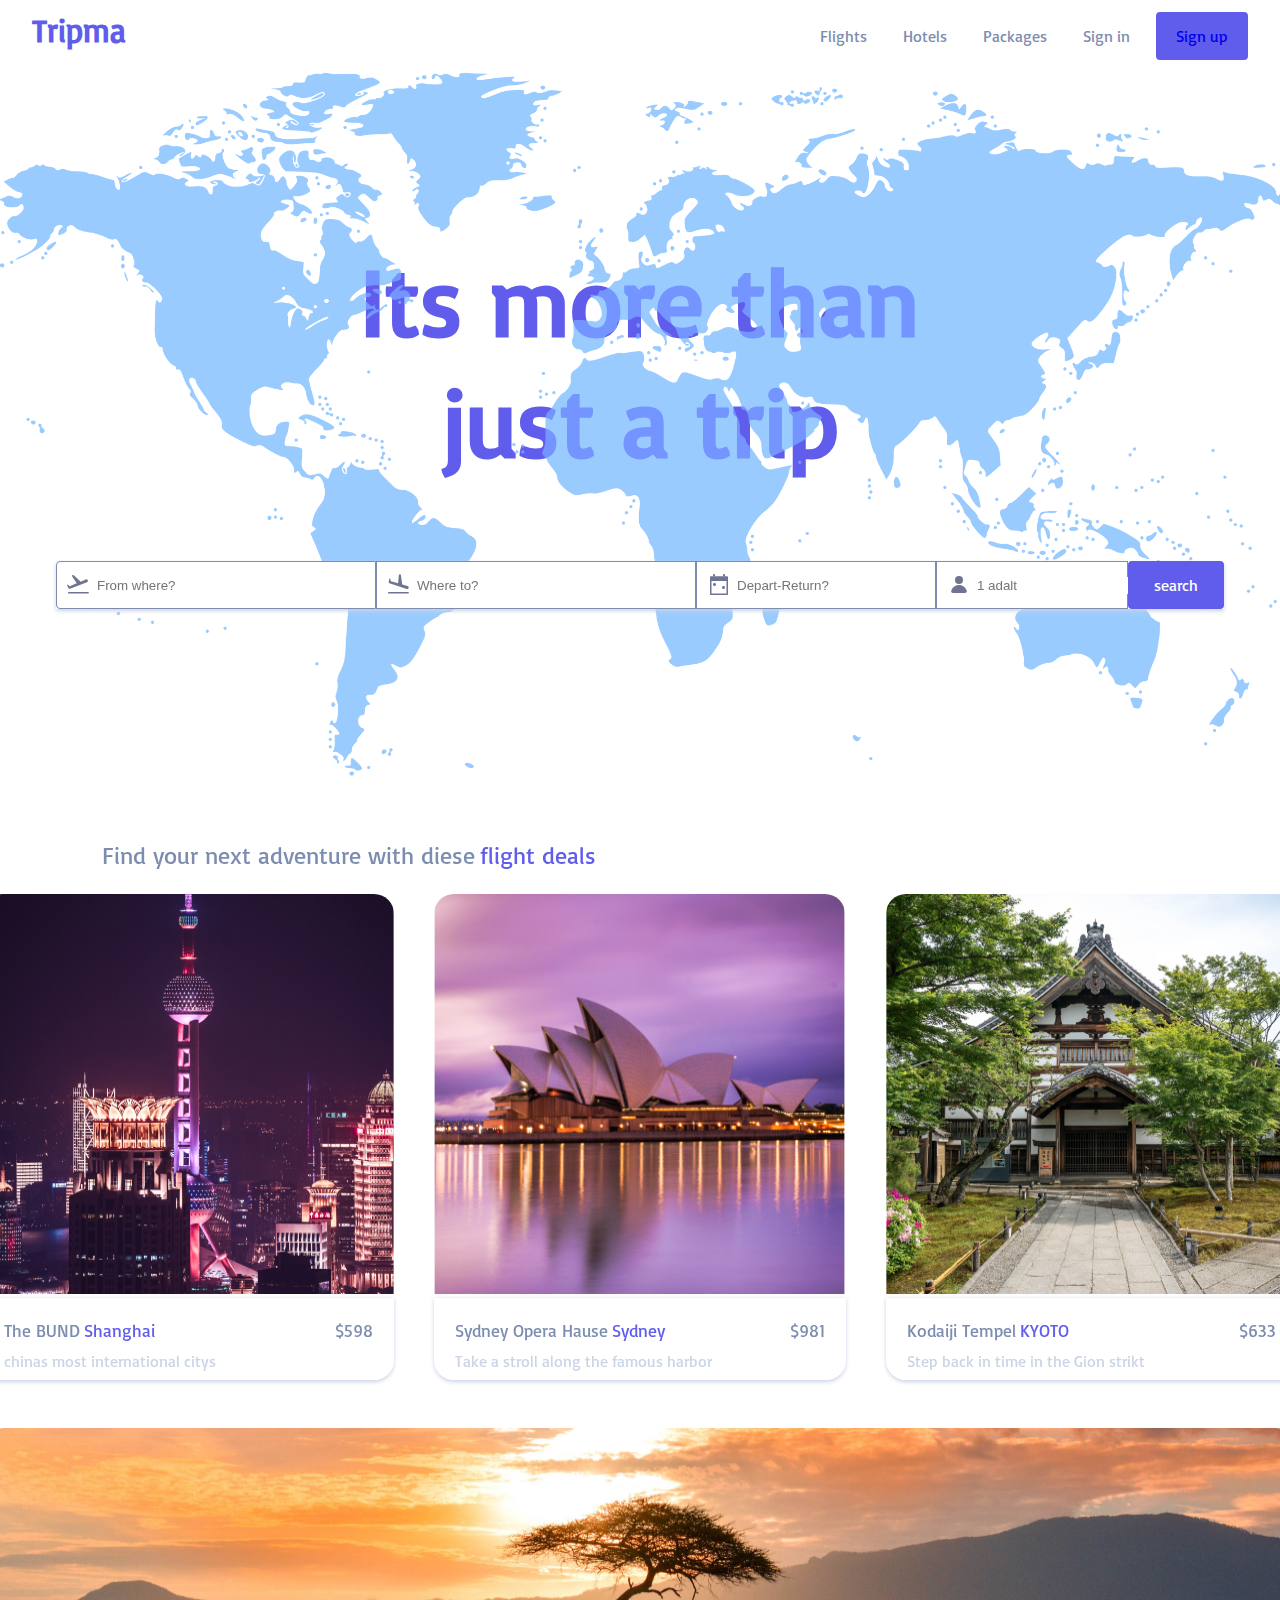
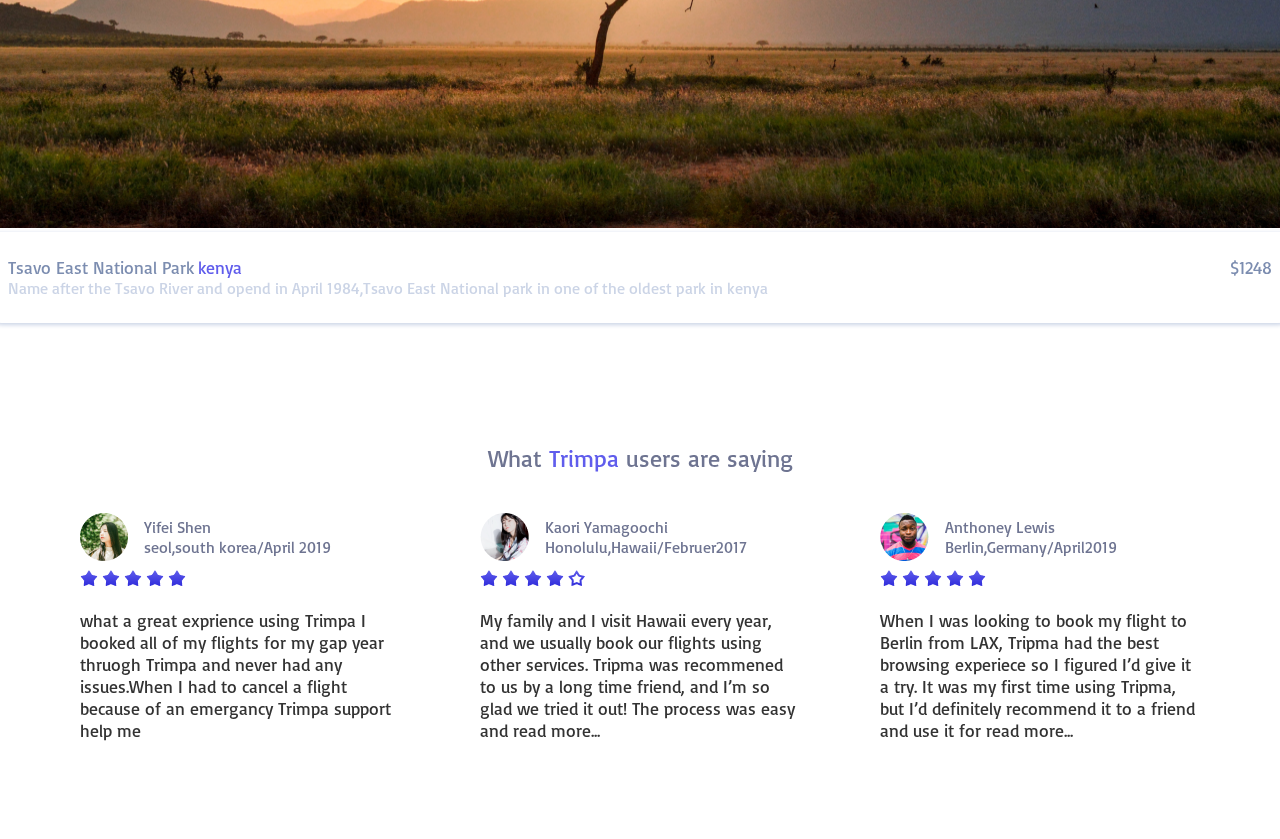
==== index.html @ b6be4edb "add section user-saying" ====
<!DOCTYPE html>
<html>


<head>
  <title>Tripma</title>
  <link rel="stylesheet" href="./cssfiles/main.css" />
</head>

<body>
  <header class="header">
    <h1>Tripma</h1>
    <nav class="nav">
      <ul>
        <li>Flights</li>
        <li>Hotels</li>
        <li>Packages</li>
        <li>Sign in</li>
      </ul>
      <div role="button" class="signup-button">
        <a href="./signup.html">Sign up</a>
      </div>
    </nav>
  </header>
  <section class="flight-search">
    <div class="flight-titel">
      <span>Its more than just a trip </span>
    </div>
    <div class="fligt-input">
      <button class="from-where">
        <img src="./assets/departure.svg" />
        <input placeholder="From where?" />
      </button>
      <button class="where-to">
        <img src="./assets/arrival.svg" />
        <input placeholder="Where to?" />
      </button>
      <button class="depart-return">
        <img src="./assets/calendar with dates.svg" />
        <input placeholder="Depart-Return?" />
      </button>
      <button class="adult">
        <img src="./assets/person solid.svg" />
        <input placeholder="1 adalt" />
      </button>
      <div role="button" class="search">search</div>
    </div>
  </section>
  <section class="flight-deals">
    <div class="flight-deals-title">
      <span>Find your next adventure with diese </span>
      <span>flight deals</span>
    </div>
    <div class="flight-foto">
      <div class="flight-fotos">
        <div class="flight-fotocities">
          <img src="./img/shanghai.png" alt="shanghai" />
          <div class="border">
            <div class="bund-shanghai">
              <div class="bund-shanghai1">
                <span>The BUND</span>
                <span>Shanghai</span>
              </div>
              <span>$598</span>
            </div>
            <div class="china-city">
              <span>chinas most international citys</span>
            </div>
          </div>
        </div>
        <div class="flight-fotocities">
          <img src="./img/sydney.png" alt="sydney" />
          <div class="border">
            <div class="bund-sydney">
              <div class="bund-sydney1">
                <span>Sydney Opera Hause</span>
                <span>Sydney</span>
              </div>
              <span>$981</span>
            </div>
            <div class="stroll-city">
              <span>Take a stroll along the famous harbor</span>
            </div>
          </div>
        </div>
        <div class="flight-fotocities">
          <img src="./img/kyoto.png" alt="kyoto">
          <div class="border">
            <div class="bund-kyoto">
              <div class="bund-kyoto1">
                <span>Kodaiji Tempel</span>
                <span>KYOTO</span>
              </div>
              <span>$633</span>
            </div>
            <div class="strikt-city">
              <span>Step back in time in the Gion strikt</span>
            </div>
          </div>
        </div>
      </div>
      <div>
      </div>
      <div class="flight-fotocity">
        <img src="./img/kenya.png" alt="kenya" />
        <div class="kenya-border">
          <div class="bund-kenya">
            <div class="bund-kenya1">
              <span>Tsavo East National Park</span>
              <span>kenya</span>
            </div>
            <div>
              <span>$1248</span>
            </div>
          </div>
          <div class="river-city">
            <span>Name after the Tsavo River and opend in April 1984,Tsavo East National park in one of the oldest park
              in
              kenya </span>
          </div>
        </div>
      </div>
    </div>
  </section>
  <section class="users-saying">
    <div class="trimpa-users">
      <span>What</span>
      <span>Trimpa</span>
      <SPAN>users are saying</SPAN>
    </div>
    <div class="users">
      <div class="all-user">
        <div class="user-img">
          <img src="./img/avatar.png" />
          <div class="user-city">
            <span>Yifei Shen</span>
            <span>seol,south korea/April 2019</span>
          </div>
        </div>
        <div>
          <img src="./img/star.png" />
          <img src="./img/star.png" />
          <img src="./img/star.png" />
          <img src="./img/star.png" />
          <img src="./img/star.png" />
        </div>
        <div class="user-comment">
          <p> what a great exprience using Trimpa
            I booked all of my flights for my gap
            year thruogh Trimpa and never had
            any issues.When I had to cancel a
            flight because of an emergancy
            Trimpa support help me
          </p>
        </div>

      </div>
      <div class="all-user">
        <div class="user-img">
          <img src="./img/avatar (1).png" />
          <div class="user-city">
            <span>Kaori Yamagoochi</span>
            <span>Honolulu,Hawaii/Februer2017</span>
          </div>
        </div>
        <div>
          <img src="./img/star.png" />
          <img src="./img/star.png" />
          <img src="./img/star.png" />
          <img src="./img/star.png" />
          <img src="./img/Star 1.png" />
        </div>
        <div class="user-comment">
          <p>My family and I visit Hawaii every year,
            and we usually book our flights using
            other services. Tripma was
            recommened to us by a long time
            friend, and I’m so glad we tried it out!
            The process was easy and read more...
          </p>
        </div>

      </div>
      <div class="all-user">
        <div class="user-img">
          <img src="./img/avatar (2).png" />
          <div class="user-city">
            <span>Anthoney Lewis</span>
            <span>Berlin,Germany/April2019</span>
          </div>
        </div>
        <div>
          <img src="./img/star.png" />
          <img src="./img/star.png" />
          <img src="./img/star.png" />
          <img src="./img/star.png" />
          <img src="./img/star.png" />
        </div>
        <div class="user-comment">
          <p>When I was looking to book my flight
             to Berlin from LAX, Tripma had the 
             best browsing experiece so I figured I’d 
             give it a try. It was my first time using
              Tripma, but I’d definitely recommend it
               to a friend and use it for read more...
          </p>
        </div>

      </div>

    </div>

  </section>
</body>


</html>
---- cssfiles/main.css ----
body {
    padding: 0;
    font-family: "main-font";
    text-decoration: none;
    width: auto;
    margin: 0;
}

@font-face {
    font-family: "main-font";
    src: url(./../fonts/Basic-Regular.otf);
}

.header {
    width: auto;
    display: flex;
    flex-direction: row;
    justify-content: space-between;
    align-items: baseline;
    align-content: center;
    padding-left: 2rem;
    padding-right: 2rem;
    position: -webkit-sticky;
    position: sticky;
    top: 0;
    background-color: #FFFFFF;
    z-index: 50;
}

.header h1 {
    color: #605DEC;
    font-size: xx-large;
    font-weight: bolder;
    margin: 0;
    width: 6.75rem;
    height: 1.75rem;
}

.nav a {
    text-decoration: none;
    cursor: default;
}

.signup-button {
    background-color: #605DEC;
    color: #FFFFFF;
    text-align: center;
    display: flex;
    align-items: center;
    border-radius: 0.25rem;
    padding-left: 1.25rem;
    padding-right: 1.25rem;
    height: 3rem;
}

.signup-button:hover {
    background-color: blue;
}

.header ul li {
    list-style: none;
    padding: 0.625rem;
    color: #7C8DB0;
    font-size: 1rem;
    font-weight: 300;
}

.header ul li:hover {
    color:#605DEC;
    cursor: pointer;
}
.nav {
    display: flex;
    align-items: center;
    gap: 1rem;
}

.nav ul {
    display: flex;
    gap: 1rem;
}

.flight-search {
    width: 100%; 
    height: 44rem;
    background-image: url(./../img/world-map.png);
    background-repeat: no-repeat;
    background-position: center;
    background-size: cover;
    position:relative;
    display: flex;
    flex-direction: column;
    align-items: center;
    gap:5rem;
    justify-content: center;
}

.flight-titel span {
    color:#605DEC;
    text-align: center;
    mix-blend-mode:hard-light;
    font-weight: bold;
    font-size: 6rem;
}

.flight-titel {
    max-width: 38rem;
    text-align: center;
}

.fligt-input {
    display: flex;
    flex-direction: row;
    background-color: #FFFFFF;
    height: 3rem;
    box-shadow: 0 0.12rem 0.25rem  #CBD4E6;

}

.fligt-input input {
    border: 0;
    outline: 0;
}

.fligt-input button {
    display: flex;
    flex-direction: row;
    align-items: center;
    border:0.06rem solid #7C8DB0;
    background-color: #FFFFFF;
    justify-content: flex-start;
}

.from-where {
    width: 20rem;
    border-radius: 0.25rem 0 0 0.25rem;
   
}    

.where-to {
    width: 20rem;
}

.depart-return {
    width: 15rem;
}

.adult {
    width: 12rem;
}

.search {
    background-color: #605DEC;
    width: 6rem;
    border-radius: 0.25rem;
    text-align: center;
    color: #FFFFFF;
    display: flex;
    align-items: center;
    justify-content: center;
    align-content: center;

}

.search:hover {
    background-color: blue;
}

.flight-deals {
    margin: 4rem; 
}

.flight-fotos {
    display:flex;
    flex-direction: row;
    gap: 2.5rem;
}


.flight-fotocity img {
    border-radius: 1.25rem 1.25rem 0 0 ;
    width: 82rem;
    height: 25rem;
}

.flight-fotocities img {
    border:none;
    border-radius: 1.25rem 1.25rem 0 0 ;
    width: 25.7rem;
    height: 25rem;
}

.flight-fotocity {
    margin-bottom: 2.5rem;
}

.flight-foto {
    display: flex;
    flex-direction: column;
    justify-content: center;
    align-items: center;
    align-content: center;
    gap: 1.5rem;
}

.flight-deals-title {
    font-size: 1.5rem;
    display: flex;
    flex-direction: row;
    justify-content: flex-start;
    gap:0.3rem;
    margin-bottom: 1.5rem;
    padding-left:2.4rem;
}

.flight-deals-title>span {
    color:#7C8DB0;
}

.flight-deals-title :nth-child(2) {
    color:#605DEC;
}

.border {
    display: flex;
    flex-direction: column;
    gap: 0.6rem;
    border: 0.06rem solid  #FFFFFF;
    border-radius: 0 0 1.25rem 1.25rem ;
    width: 25.6rem;
    height: 5rem;
    box-shadow: 0 0.12rem 0.25rem  #CBD4E6;
}

.bund-shanghai {
    display: flex;
    flex-direction: row;
    justify-content: space-between;
    margin:1.25rem 1.25rem 0 1.25rem;
}

.bund-sydney {
    display: flex;
    flex-direction: row;
    justify-content: space-between;
    margin:1.25rem 1.25rem 0 1.25rem;
}

.bund-kyoto {
    display: flex;
    flex-direction: row;
    justify-content: space-between;
    margin:1.25rem 1.25rem 0 1.25rem;
}

.bund-kenya {
    display: flex;
    flex-direction: row;
    justify-content: space-between;
    margin:1.25rem 1.25rem 0 1.25rem;
}

.bund-shanghai1 :nth-child(2) {
    color: #605DEC;
    font-size: 1.1rem;
}

.bund-shanghai span {
    color: #7C8DB0;
    font-size: 1.1rem;
}

.china-city {
    margin:0 1.25rem 1.25rem 1.25rem;
}

.china-city span {
color: #CBD4E6;
font-size: 1rem;
}

.bund-sydney1 :nth-child(2) {
    color: #605DEC;
    font-size: 1.1rem; 
}

.bund-sydney span {
    color: #7C8DB0;
    font-size: 1.1rem;
}

.stroll-city {
    margin:0 1.25rem 1.25rem 1.25rem;
}

.stroll-city span {
    color: #CBD4E6;
    font-size: 1rem;
}

.bund-kyoto1 :nth-child(2) {
    color: #605DEC;
    font-size: 1.1rem;
}

.bund-kyoto span {
    color: #7C8DB0;
    font-size: 1.1rem;  
}

.strikt-city {
    margin:0 1.25rem 1.25rem 1.25rem;  
}

.strikt-city span {
    color: #CBD4E6;
    font-size: 1rem;
}

.kenya-border {
    width: 81.5rem;
    height: 5.18rem;
    border: 0.25rem solid  #FFFFFF;
    box-shadow: 0 0.12rem 0.25rem  #CBD4E6;
    border-radius: 0 0 1.25rem 1.25rem ;
}

.bund-kenya :nth-child(2) {
    color: #605DEC;
    font-size: 1.1rem;
}

.bund-kenya span {
    color: #7C8DB0;
    font-size: 1.1rem;  
}

.river-city {
    margin:0 1.25rem 1.25rem 1.25rem;
}

.river-city span {
    color: #CBD4E6;
    font-size: 1rem;
}

.user-city {
    display: flex;
    flex-direction:column
}

.user-img {
    display: flex;
    flex-direction: row;
    /* justify-content: center; */
    align-items: center;
    /* align-content: center; */
    gap: 1rem;
    color: #6E7491;
    margin-bottom: 0.6rem;
}

.user-comment {
    display: flex;
    flex-direction: row;
    gap: 0.3rem;
    align-items: center;
    max-width: 20rem;
    font-size: 1.1rem;
    color: #333333;
}

.users {
    display: flex;
    flex-direction: row;
    gap:5rem;

}

.users-saying {
    display: flex;
    flex-direction: column;
    align-items: center;
    align-content: center;
    justify-content: center;
    margin: 5rem;
}

.trimpa-users {
    margin-bottom: 2.5rem;
    font-size: 1.5rem;
    color:  #6E7491;
}

.trimpa-users :nth-child(2) {
    color: #605DEC;
}
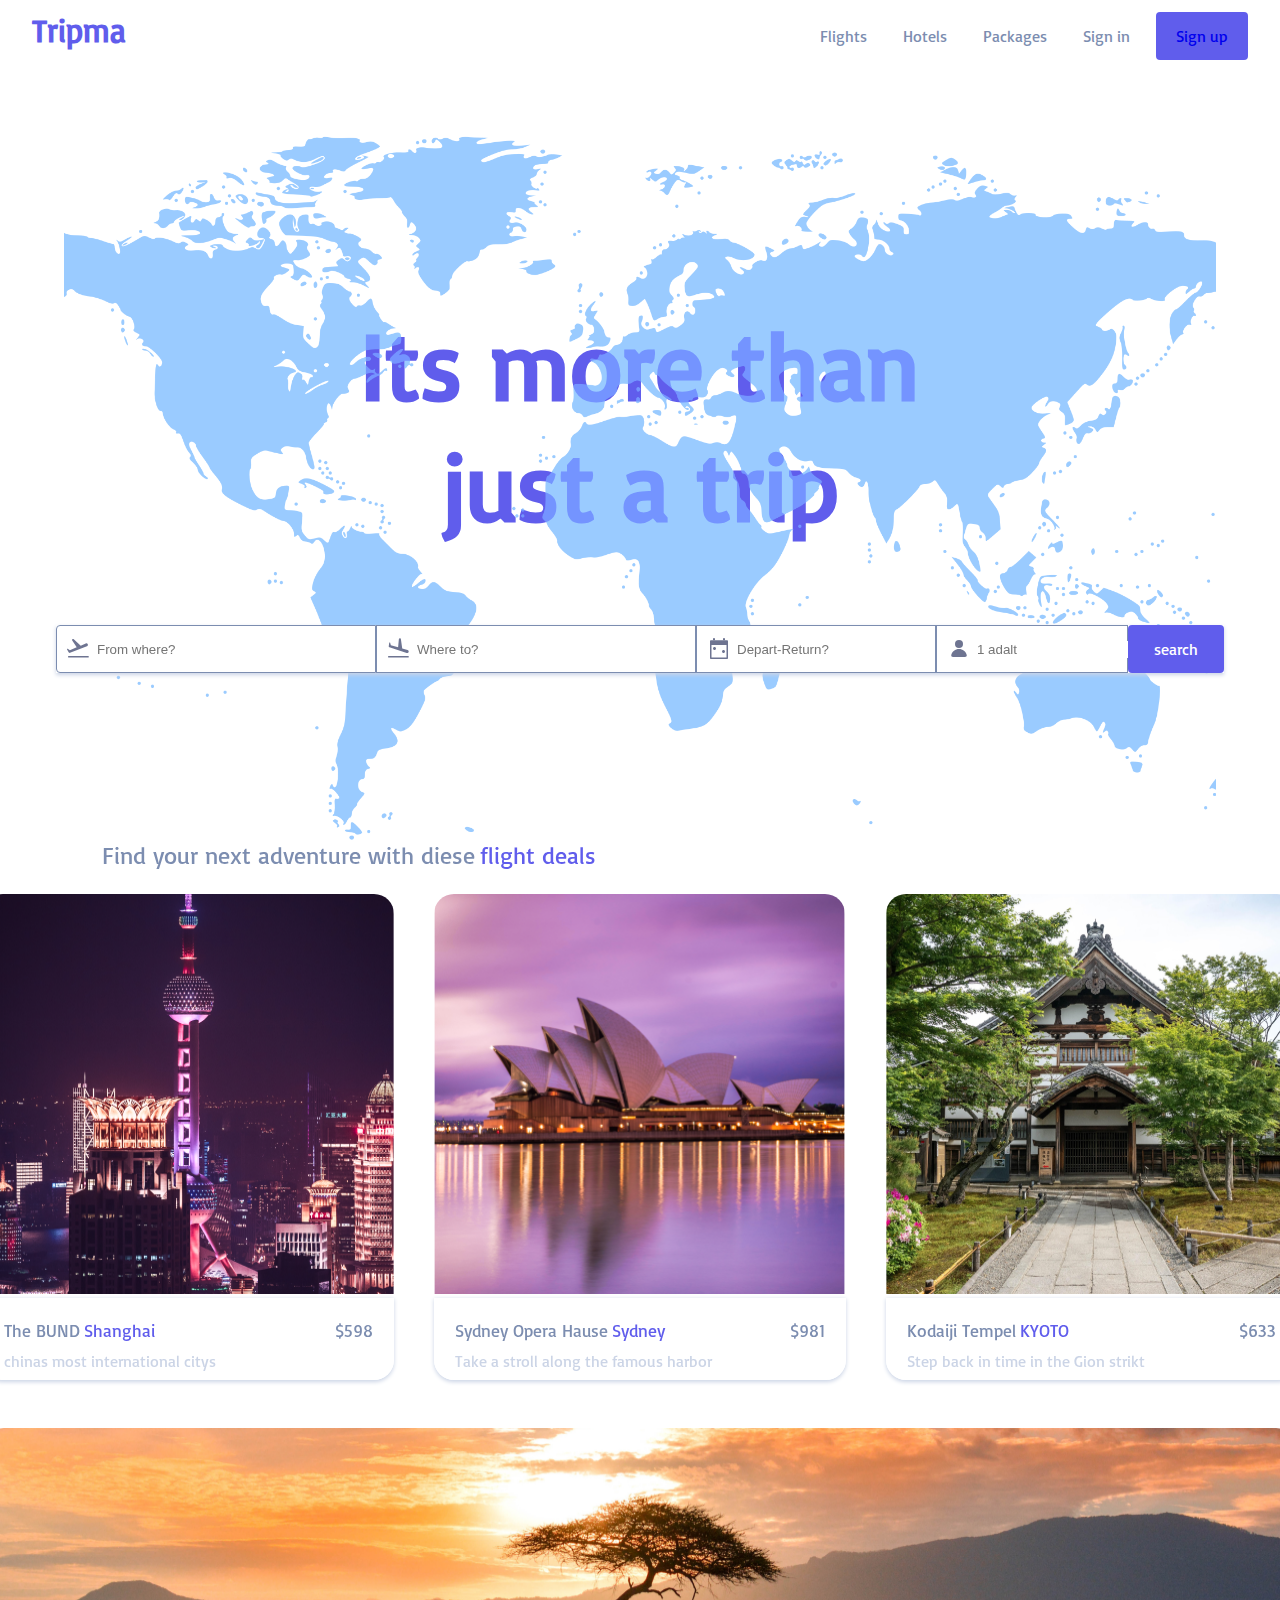
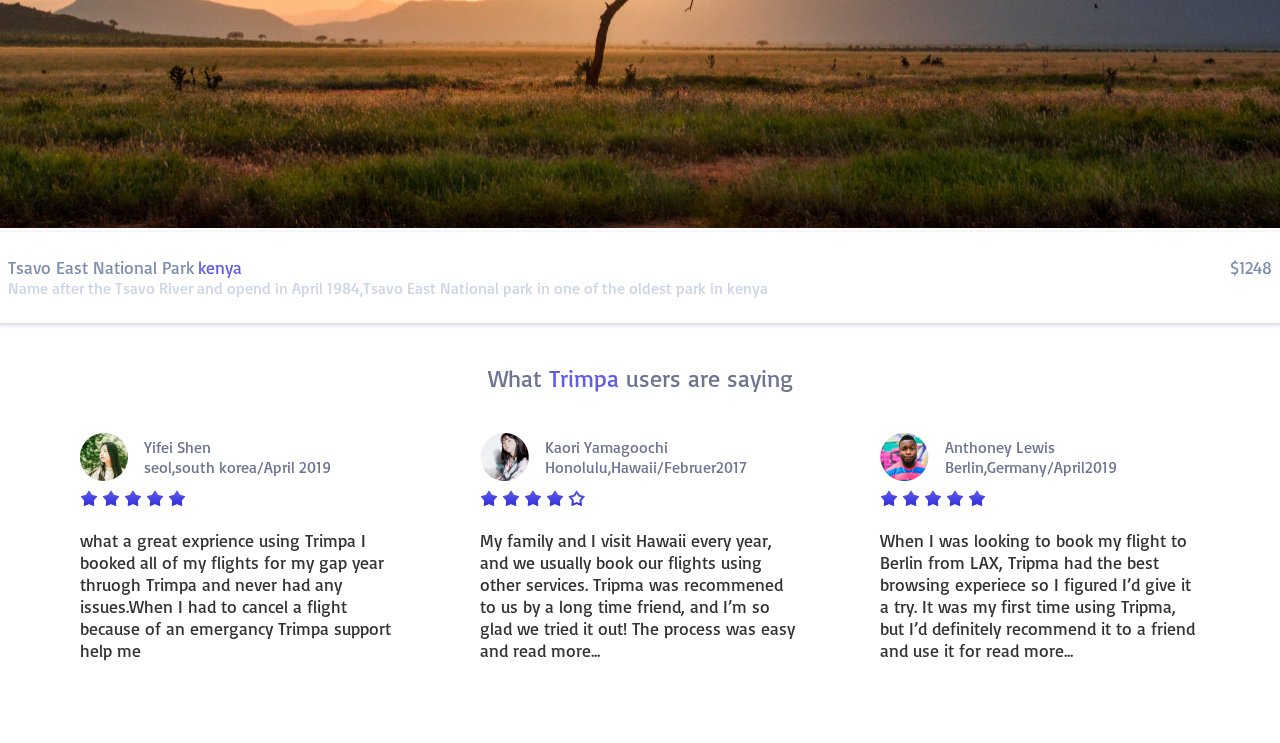
==== commit b11b8da3: "add change index.html and main.css" ====
--- a/index.html
+++ b/index.html
@@ -22,6 +22,7 @@
       </div>
     </nav>
   </header>
+  <section class="layout">
   <section class="flight-search">
     <div class="flight-titel">
       <span>Its more than just a trip </span>
@@ -211,6 +212,7 @@
     </div>
 
   </section>
+  </section>
 </body>
 
 
--- a/cssfiles/main.css
+++ b/cssfiles/main.css
@@ -9,6 +9,10 @@
 @font-face {
     font-family: "main-font";
     src: url(./../fonts/Basic-Regular.otf);
+}
+
+.layout{
+    margin: 4rem;
 }
 
 .header {
@@ -166,10 +170,6 @@
     background-color: blue;
 }
 
-.flight-deals {
-    margin: 4rem; 
-}
-
 .flight-fotos {
     display:flex;
     flex-direction: row;
@@ -352,9 +352,7 @@
 .user-img {
     display: flex;
     flex-direction: row;
-    /* justify-content: center; */
-    align-items: center;
-    /* align-content: center; */
+    align-items: center;
     gap: 1rem;
     color: #6E7491;
     margin-bottom: 0.6rem;
@@ -383,7 +381,6 @@
     align-items: center;
     align-content: center;
     justify-content: center;
-    margin: 5rem;
 }
 
 .trimpa-users {
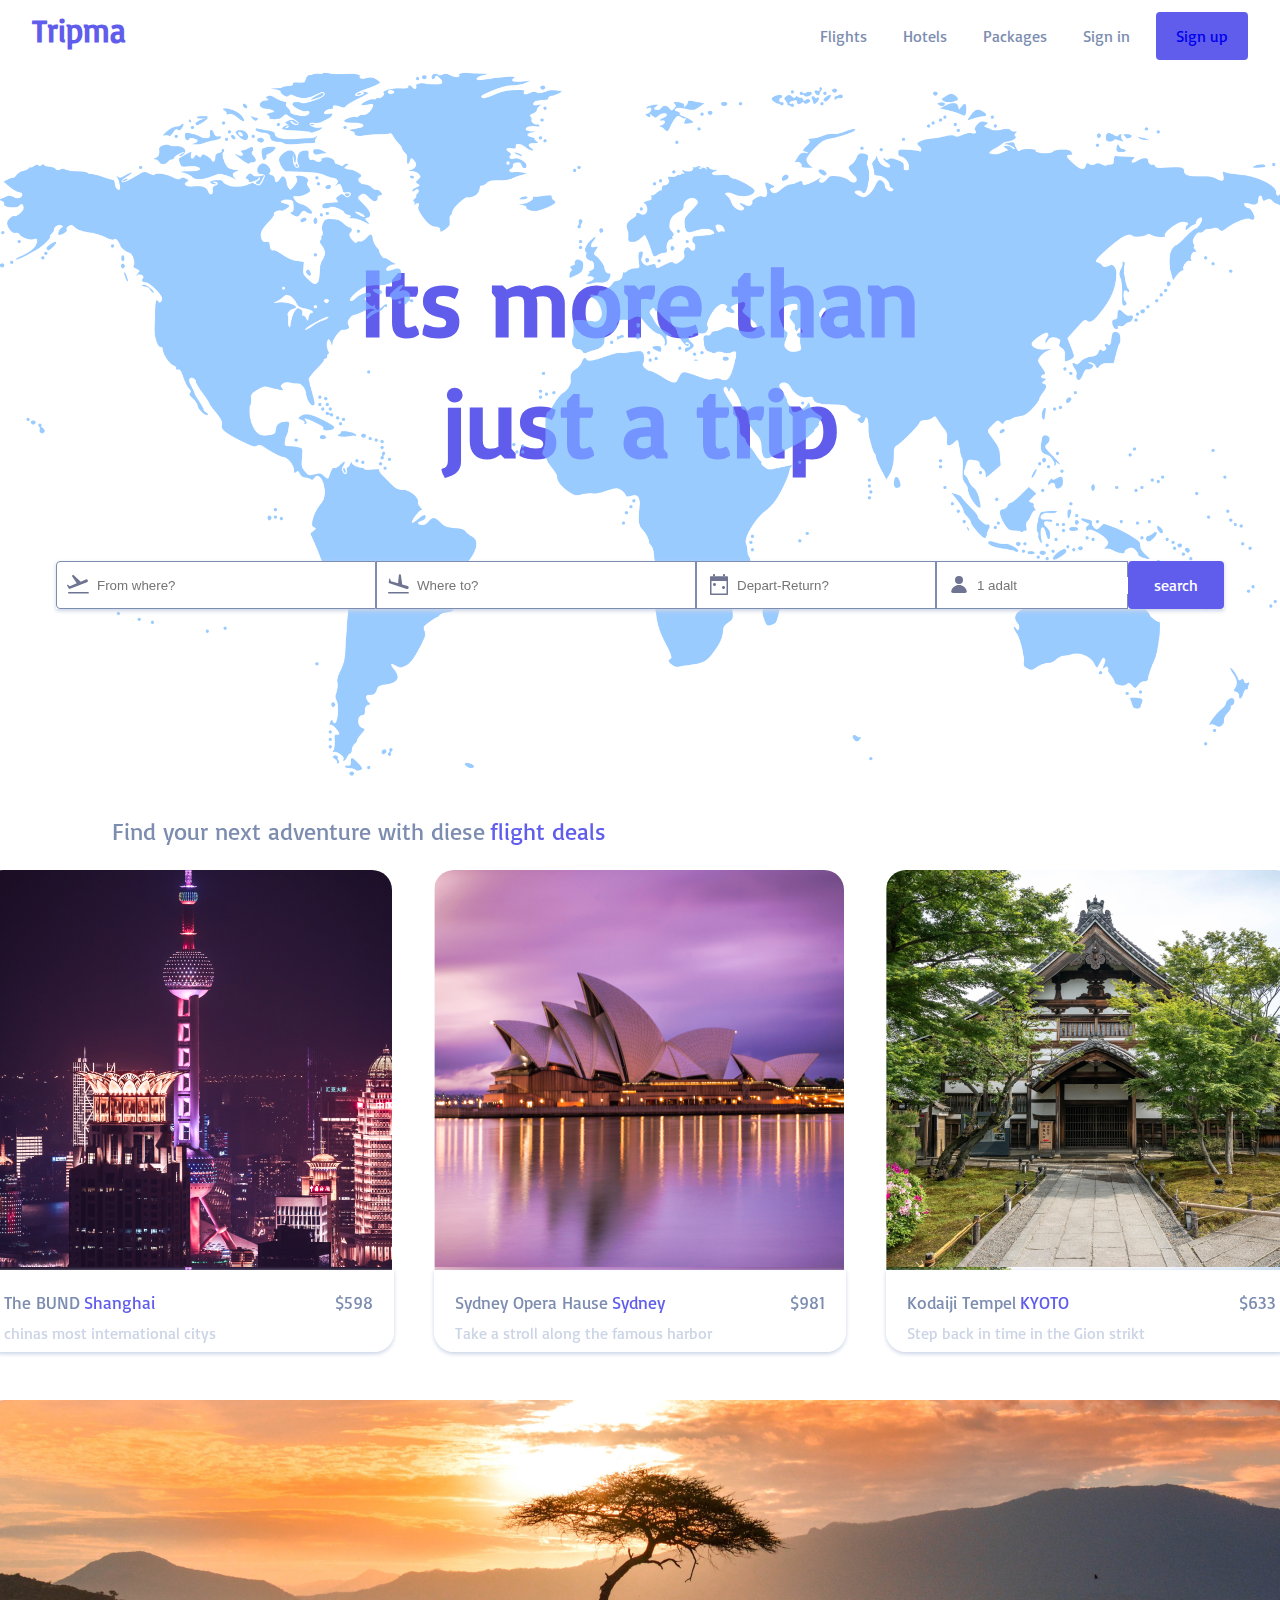
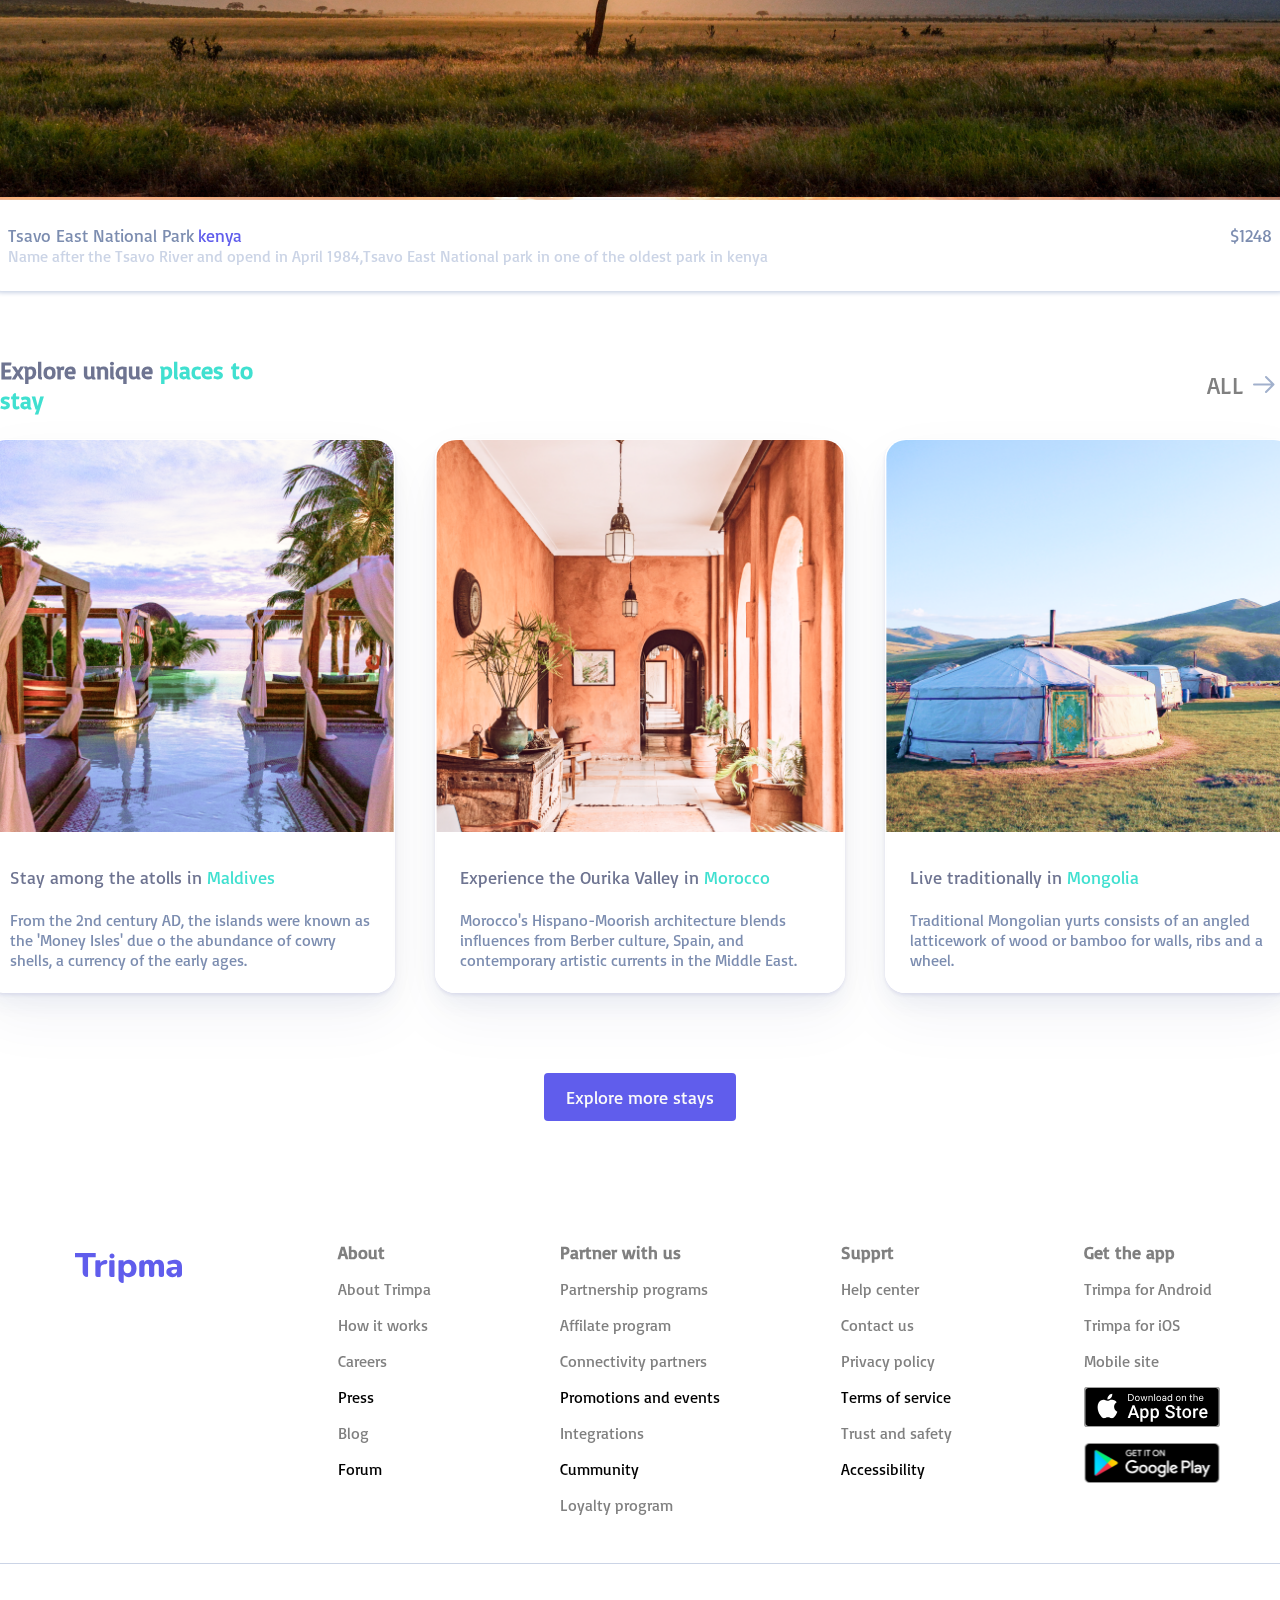
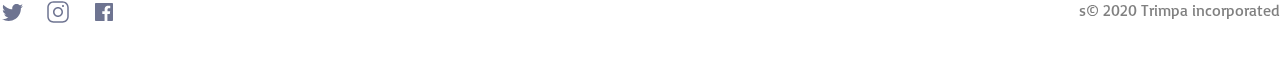
==== commit e5a23be3: "add section explore place to stay and footer" ====
--- a/index.html
+++ b/index.html
@@ -22,7 +22,6 @@
       </div>
     </nav>
   </header>
-  <section class="layout">
   <section class="flight-search">
     <div class="flight-titel">
       <span>Its more than just a trip </span>
@@ -54,8 +53,9 @@
     </div>
     <div class="flight-foto">
       <div class="flight-fotos">
-        <div class="flight-fotocities">
-          <img src="./img/shanghai.png" alt="shanghai" />
+        <div class="flight-fotos3">
+          <div class="shanghai">
+          </div>
           <div class="border">
             <div class="bund-shanghai">
               <div class="bund-shanghai1">
@@ -69,8 +69,9 @@
             </div>
           </div>
         </div>
-        <div class="flight-fotocities">
-          <img src="./img/sydney.png" alt="sydney" />
+        <div class="flight-fotos3">
+          <div class="sydney">
+          </div>
           <div class="border">
             <div class="bund-sydney">
               <div class="bund-sydney1">
@@ -84,8 +85,9 @@
             </div>
           </div>
         </div>
-        <div class="flight-fotocities">
-          <img src="./img/kyoto.png" alt="kyoto">
+        <div class="flight-fotos3">
+          <div class="kyoto">
+          </div>
           <div class="border">
             <div class="bund-kyoto">
               <div class="bund-kyoto1">
@@ -102,8 +104,9 @@
       </div>
       <div>
       </div>
-      <div class="flight-fotocity">
-        <img src="./img/kenya.png" alt="kenya" />
+      <div class="flight-fotos30">
+        <div class="kenya">
+        </div>
         <div class="kenya-border">
           <div class="bund-kenya">
             <div class="bund-kenya1">
@@ -123,96 +126,97 @@
       </div>
     </div>
   </section>
-  <section class="users-saying">
-    <div class="trimpa-users">
-      <span>What</span>
-      <span>Trimpa</span>
-      <SPAN>users are saying</SPAN>
-    </div>
-    <div class="users">
-      <div class="all-user">
-        <div class="user-img">
-          <img src="./img/avatar.png" />
-          <div class="user-city">
-            <span>Yifei Shen</span>
-            <span>seol,south korea/April 2019</span>
-          </div>
-        </div>
-        <div>
-          <img src="./img/star.png" />
-          <img src="./img/star.png" />
-          <img src="./img/star.png" />
-          <img src="./img/star.png" />
-          <img src="./img/star.png" />
-        </div>
-        <div class="user-comment">
-          <p> what a great exprience using Trimpa
-            I booked all of my flights for my gap
-            year thruogh Trimpa and never had
-            any issues.When I had to cancel a
-            flight because of an emergancy
-            Trimpa support help me
-          </p>
-        </div>
-
-      </div>
-      <div class="all-user">
-        <div class="user-img">
-          <img src="./img/avatar (1).png" />
-          <div class="user-city">
-            <span>Kaori Yamagoochi</span>
-            <span>Honolulu,Hawaii/Februer2017</span>
-          </div>
-        </div>
-        <div>
-          <img src="./img/star.png" />
-          <img src="./img/star.png" />
-          <img src="./img/star.png" />
-          <img src="./img/star.png" />
-          <img src="./img/Star 1.png" />
-        </div>
-        <div class="user-comment">
-          <p>My family and I visit Hawaii every year,
-            and we usually book our flights using
-            other services. Tripma was
-            recommened to us by a long time
-            friend, and I’m so glad we tried it out!
-            The process was easy and read more...
-          </p>
-        </div>
-
-      </div>
-      <div class="all-user">
-        <div class="user-img">
-          <img src="./img/avatar (2).png" />
-          <div class="user-city">
-            <span>Anthoney Lewis</span>
-            <span>Berlin,Germany/April2019</span>
-          </div>
-        </div>
-        <div>
-          <img src="./img/star.png" />
-          <img src="./img/star.png" />
-          <img src="./img/star.png" />
-          <img src="./img/star.png" />
-          <img src="./img/star.png" />
-        </div>
-        <div class="user-comment">
-          <p>When I was looking to book my flight
-             to Berlin from LAX, Tripma had the 
-             best browsing experiece so I figured I’d 
-             give it a try. It was my first time using
-              Tripma, but I’d definitely recommend it
-               to a friend and use it for read more...
-          </p>
-        </div>
-
-      </div>
-
-    </div>
-
+  <section class="explore-places-to-stay">
+    <div class="explore-place">
+      <p>Explore unique <span>places to stay</span></p>
+      <div role="button" class="all">
+        <a href="/all/">ALL</a>
+        <img class="arrows" src="./assets/arrowRight.svg">
+      </div>
+    </div>
+    <div class="places-to-stay">
+      <div class="stay-in">
+        <img src="./img/maldives.png" alt="maldives">
+        <div class="stay-in-country">
+          <p>Stay among the atolls in <span class="country">Maldives</span></p>
+          <span>From the 2nd century AD, the islands were known as the 'Money Isles' due o the abundance of cowry
+            shells, a currency of the early ages.</span>
+        </div>
+      </div>
+      <div class="stay-in">
+        <img src="./img/morocco.png" alt="morocco">
+        <div class="stay-in-country">
+          <p>Experience the Ourika Valley in <span class="country">Morocco</span></p>
+          <span>Morocco's Hispano-Moorish architecture blends influences from Berber culture, Spain, and contemporary
+            artistic currents in the Middle East.</span>
+        </div>
+      </div>
+      <div class="stay-in">
+        <img src="./img/mongolia.png" alt="mongolia">
+        <div class="stay-in-country">
+          <p>Live traditionally in <span class="country">Mongolia</span></p>
+          <span>Traditional Mongolian yurts consists of an angled latticework of wood or bamboo for walls, ribs and a
+            wheel.</span>
+        </div>
+      </div>
+    </div>
+    <div role="link" class="explore">
+      <a href="/explore/">Explore more stays</a>
+    </div>
   </section>
-  </section>
+
+
+
+
+  <footer>
+    <div class="footer-first">
+      <img src="./assets/trimpa wordmark.svg" class="trimpa" alt="Trimpa">
+      <div class="footer-columns">
+        <span>About</span>
+        <span>About Trimpa</span>
+        <span>How it works</span>
+        <span>Careers</span>
+        <sapn>Press</sapn>
+        <span>Blog</span>
+        <sapn>Forum</sapn>
+      </div>
+      <div class="footer-columns">
+        <span>Partner with us</span>
+        <span>Partnership programs</span>
+        <span>Affilate program</span>
+        <span>Connectivity partners</span>
+        <sapn>Promotions and events</sapn>
+        <span>Integrations</span>
+        <sapn>Cummunity</sapn>
+        <span>Loyalty program</span>
+      </div>
+      <div class="footer-columns">
+        <span>Supprt</span>
+        <span>Help center</span>
+        <span>Contact us</span>
+        <span>Privacy policy</span>
+        <sapn>Terms of service</sapn>
+        <span>Trust and safety</span>
+        <sapn>Accessibility</sapn>
+      </div>
+      <div class="footer-columns">
+        <span>Get the app</span>
+        <span>Trimpa for Android</span>
+        <span>Trimpa for iOS</span>
+        <span>Mobile site</span>
+        <img src="./assets/app store.svg" alt="app store">
+        <img src="./assets/google play.svg" alt="google play">
+      </div>
+    </div>
+    <div class="footer-second">
+      <div class="footer-social">
+        <img src="./assets/twitter.svg" alt="twitter">
+        <img src="./assets/instagram.svg" alt="instagram">
+        <img src="./assets/facebook.svg" alt="facebook">
+      </div>
+      <span> s&#169 2020 Trimpa incorporated</span>
+    </div>
+  </footer>
 </body>
 
 
--- a/cssfiles/main.css
+++ b/cssfiles/main.css
@@ -1,18 +1,13 @@
 body {
     padding: 0;
+    margin: 0;
     font-family: "main-font";
     text-decoration: none;
-    width: auto;
-    margin: 0;
 }
 
 @font-face {
     font-family: "main-font";
     src: url(./../fonts/Basic-Regular.otf);
-}
-
-.layout{
-    margin: 4rem;
 }
 
 .header {
@@ -170,27 +165,47 @@
     background-color: blue;
 }
 
+.shanghai {
+    background-image:url(./../img/shanghai.png);
+    height: 25rem;
+    width: 25.6rem;
+    border-radius: 1.25rem 1.25rem 0 0 ;
+
+}
+
+.sydney {
+    background-image: url(./../img/sydney.png);
+    height: 25rem;
+    width: 25.6rem;
+    border-radius: 1.25rem 1.25rem 0 0 ;
+}
+
+.kyoto {
+    background-image: url(./../img/kyoto.png);
+    height: 25rem;
+    width: 25.6rem;
+    border-radius: 1.25rem 1.25rem 0 0 ;
+}
+
+.kenya {
+    background-image: url(./../img/kenya.png);
+    width: 82rem;
+    height: 25rem;
+    border-radius: 1.25rem 1.25rem 0 0 ;
+}
+
 .flight-fotos {
     display:flex;
     flex-direction: row;
     gap: 2.5rem;
 }
 
-
-.flight-fotocity img {
-    border-radius: 1.25rem 1.25rem 0 0 ;
-    width: 82rem;
-    height: 25rem;
-}
-
-.flight-fotocities img {
-    border:none;
-    border-radius: 1.25rem 1.25rem 0 0 ;
-    width: 25.7rem;
-    height: 25rem;
-}
-
-.flight-fotocity {
+.flight-fotos3 {
+    border-radius: 20px;
+    border: 0.06 solid cornflowerblue;
+}
+
+.flight-fotos30 {
     margin-bottom: 2.5rem;
 }
 
@@ -199,7 +214,6 @@
     flex-direction: column;
     justify-content: center;
     align-items: center;
-    align-content: center;
     gap: 1.5rem;
 }
 
@@ -209,8 +223,9 @@
     flex-direction: row;
     justify-content: flex-start;
     gap:0.3rem;
+    margin-top: 2.5rem;
     margin-bottom: 1.5rem;
-    padding-left:2.4rem;
+    margin-left: 7rem;
 }
 
 .flight-deals-title>span {
@@ -344,54 +359,175 @@
     font-size: 1rem;
 }
 
-.user-city {
-    display: flex;
-    flex-direction:column
-}
-
-.user-img {
-    display: flex;
-    flex-direction: row;
-    align-items: center;
+.explore-places-to-stay {
+    display: flex;
+    flex-direction: column;
+    justify-content: center;
+    align-items: center;
+}
+
+.explore-place {
+    display: flex;
+    flex-direction: row;
+    /* justify-content: space-between; */
+    gap: 57rem;
+}
+
+.explore-place p {
+    font-size: 1.5rem;
+    font-weight: 700;
+    color: #6E7491;
+}
+
+.explore-place span {
+    color:Turquoise;
+}
+
+.all {
+    display: flex;
+    flex-direction: row;
+    align-items: center;
+    gap: 0.25rem;
+}
+
+.all a {
+    text-decoration: none;
+    font-size: 1.5rem;
+    color: Grey;
+}
+
+.places-to-stay {
+    display: flex;
+    flex-direction: row;
+    gap: 2.5rem;
+}
+
+.stay-in {
+    display: flex;
+    flex-direction: column;
+    justify-content: center;
+    gap: 0;
+    width: 25.5rem;
+    border: 1px solid White;
+    border-radius: 1.25rem;
+    box-shadow: 0px 12px 24px 0px #1B3B770D,
+                0px 24px 60px 0px #062F7D0D,
+                0px 2px 4px 0px #0704921A;
+}
+
+.stay-in img {
+    max-width: 25.5rem;
+    height: 24.5rem;
+    border-radius: 1.25rem 1.25rem 0 0;
+}
+
+.stay-in-country {
+    display: flex;
+    flex-direction: column;
+    gap: 0.25rem;
+    max-width: 25.5rem;
+    height: 8rem;
+    padding: 1rem 1.5rem;
+}
+
+.stay-in-country p {
+    font-size: 1.125rem;
+    color: #6E7491;
+}
+
+.stay-in-country :nth-child(2) {
+    font-size: 1rem;
+    color: #7C8DB0;
+}
+
+.country {
+    color:Turquoise;
+}
+
+.explore {
+    background-color: #605DEC;
+    text-align: center;
+    display: flex;
+    justify-content: center;
+    align-items: center;
+    border-radius: 0.25rem;
+    width: 12rem;
+    height: 3rem;
+    margin-top: 5rem;
+}
+
+.explore a {
+    text-decoration: none;
+    font-size: 1.125rem;
+    color: #FAFAFA;
+}
+
+.explore:hover {
+    background-color: #1513A0;
+}
+
+.explore a:hover {
+    cursor: default;
+}
+
+
+
+
+
+footer {
+    display: flex;
+    flex-direction: column;
+    justify-content: center;
+    gap: 3rem;
+    margin-top: 7.5rem;
+}
+
+.footer-first {
+    display: grid;
+    grid-template-columns: repeat(5, 1fr);
+    justify-items: center;
+}
+
+.footer-columns {
+    display: flex;
+    flex-direction:column;
     gap: 1rem;
-    color: #6E7491;
-    margin-bottom: 0.6rem;
-}
-
-.user-comment {
-    display: flex;
-    flex-direction: row;
-    gap: 0.3rem;
-    align-items: center;
-    max-width: 20rem;
-    font-size: 1.1rem;
-    color: #333333;
-}
-
-.users {
-    display: flex;
-    flex-direction: row;
-    gap:5rem;
-
-}
-
-.users-saying {
-    display: flex;
-    flex-direction: column;
-    align-items: center;
-    align-content: center;
-    justify-content: center;
-}
-
-.trimpa-users {
-    margin-bottom: 2.5rem;
-    font-size: 1.5rem;
-    color:  #6E7491;
-}
-
-.trimpa-users :nth-child(2) {
-    color: #605DEC;
-}
-
-
-
+}
+
+.footer-columns :nth-child(1) {
+    font-size: 1.125rem;
+    font-weight: 700;
+    color: Grey;
+}
+
+.footer-columns > span {
+    font-size: 1rem;
+    font-weight: 400;
+    color: Grey;
+}
+
+.footer-columns img {
+    width: 8.5rem;
+    height: 2.5rem;
+}
+
+.footer-second {
+    display: flex;
+    flex-direction: row;
+    justify-content: space-between;
+    border-top: 1px solid #CBD4E6;
+    padding-top: 2.25rem;
+    padding-bottom: 2.25rem;
+}
+
+.footer-social {
+    display: flex;
+    flex-direction: row;
+    gap: 1.375rem;
+}
+
+.footer-second span {
+    font-size: 1rem;
+    color:Grey;
+}
+
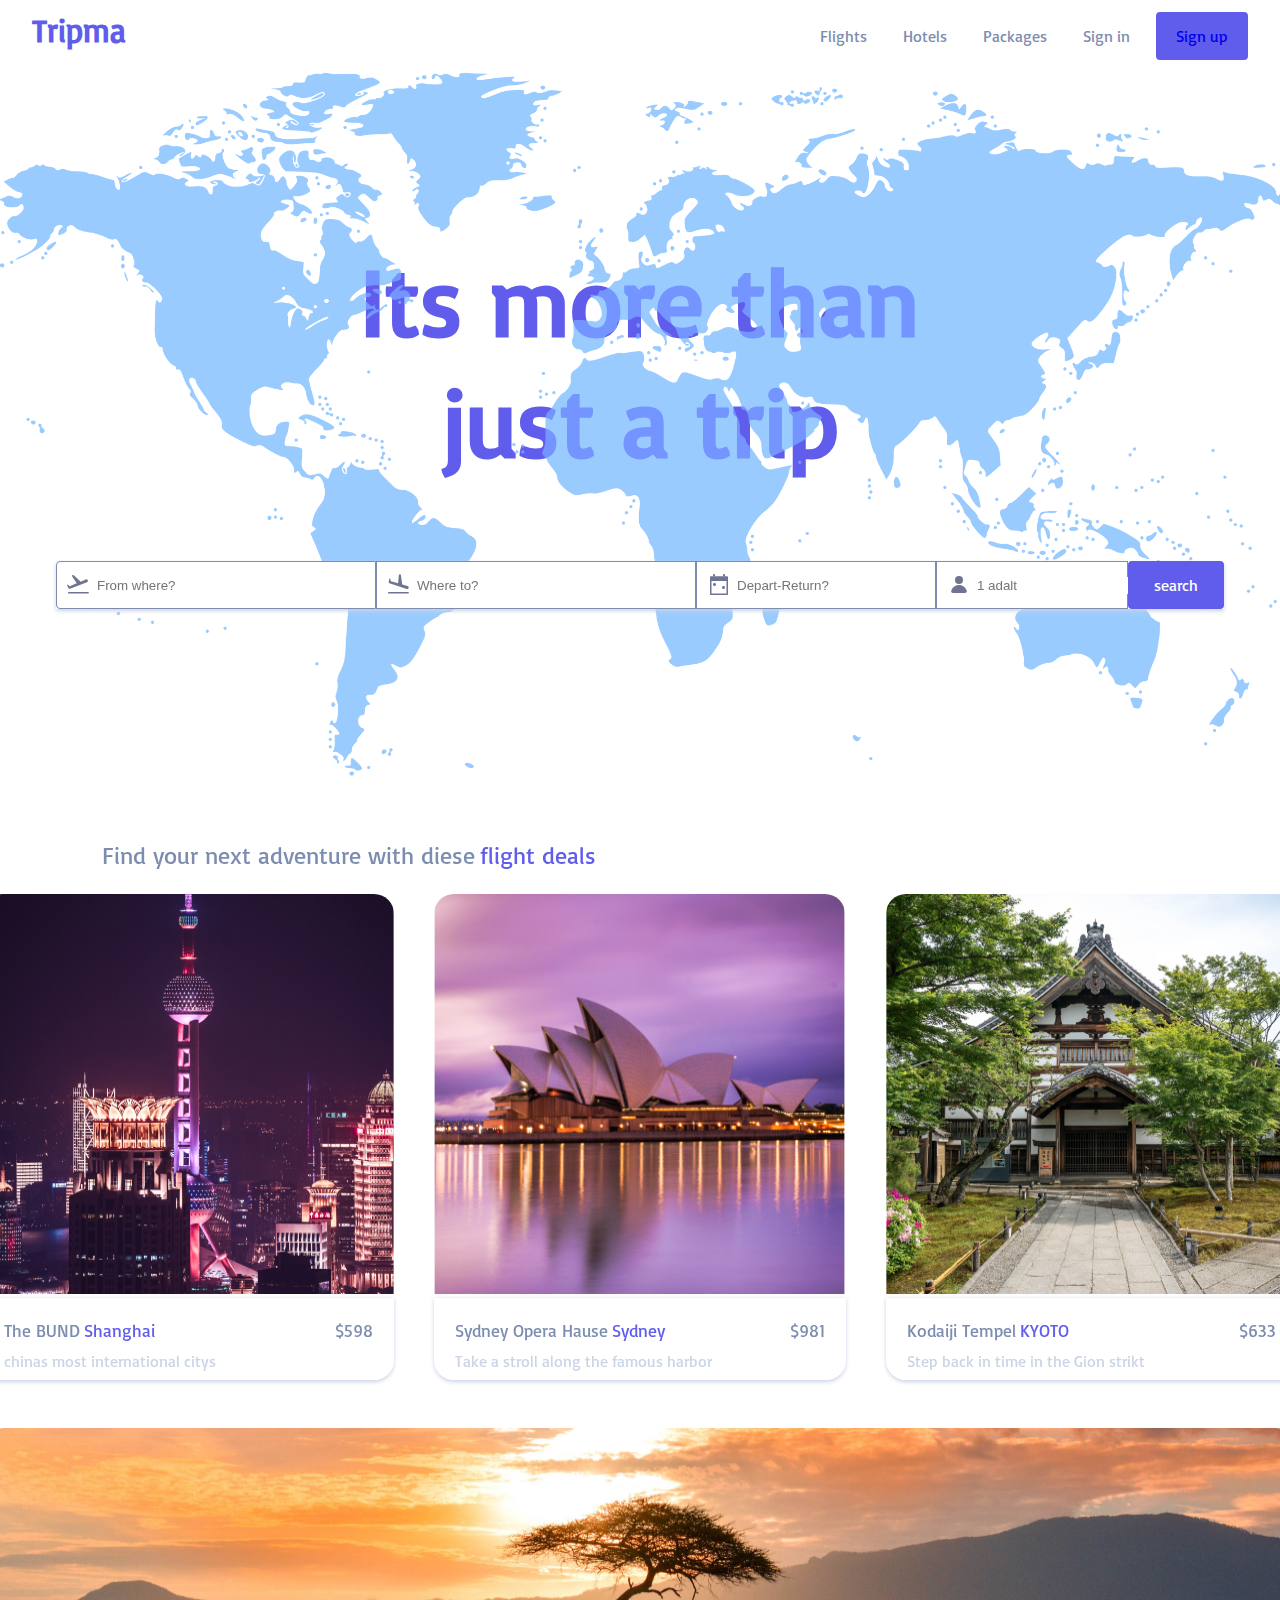
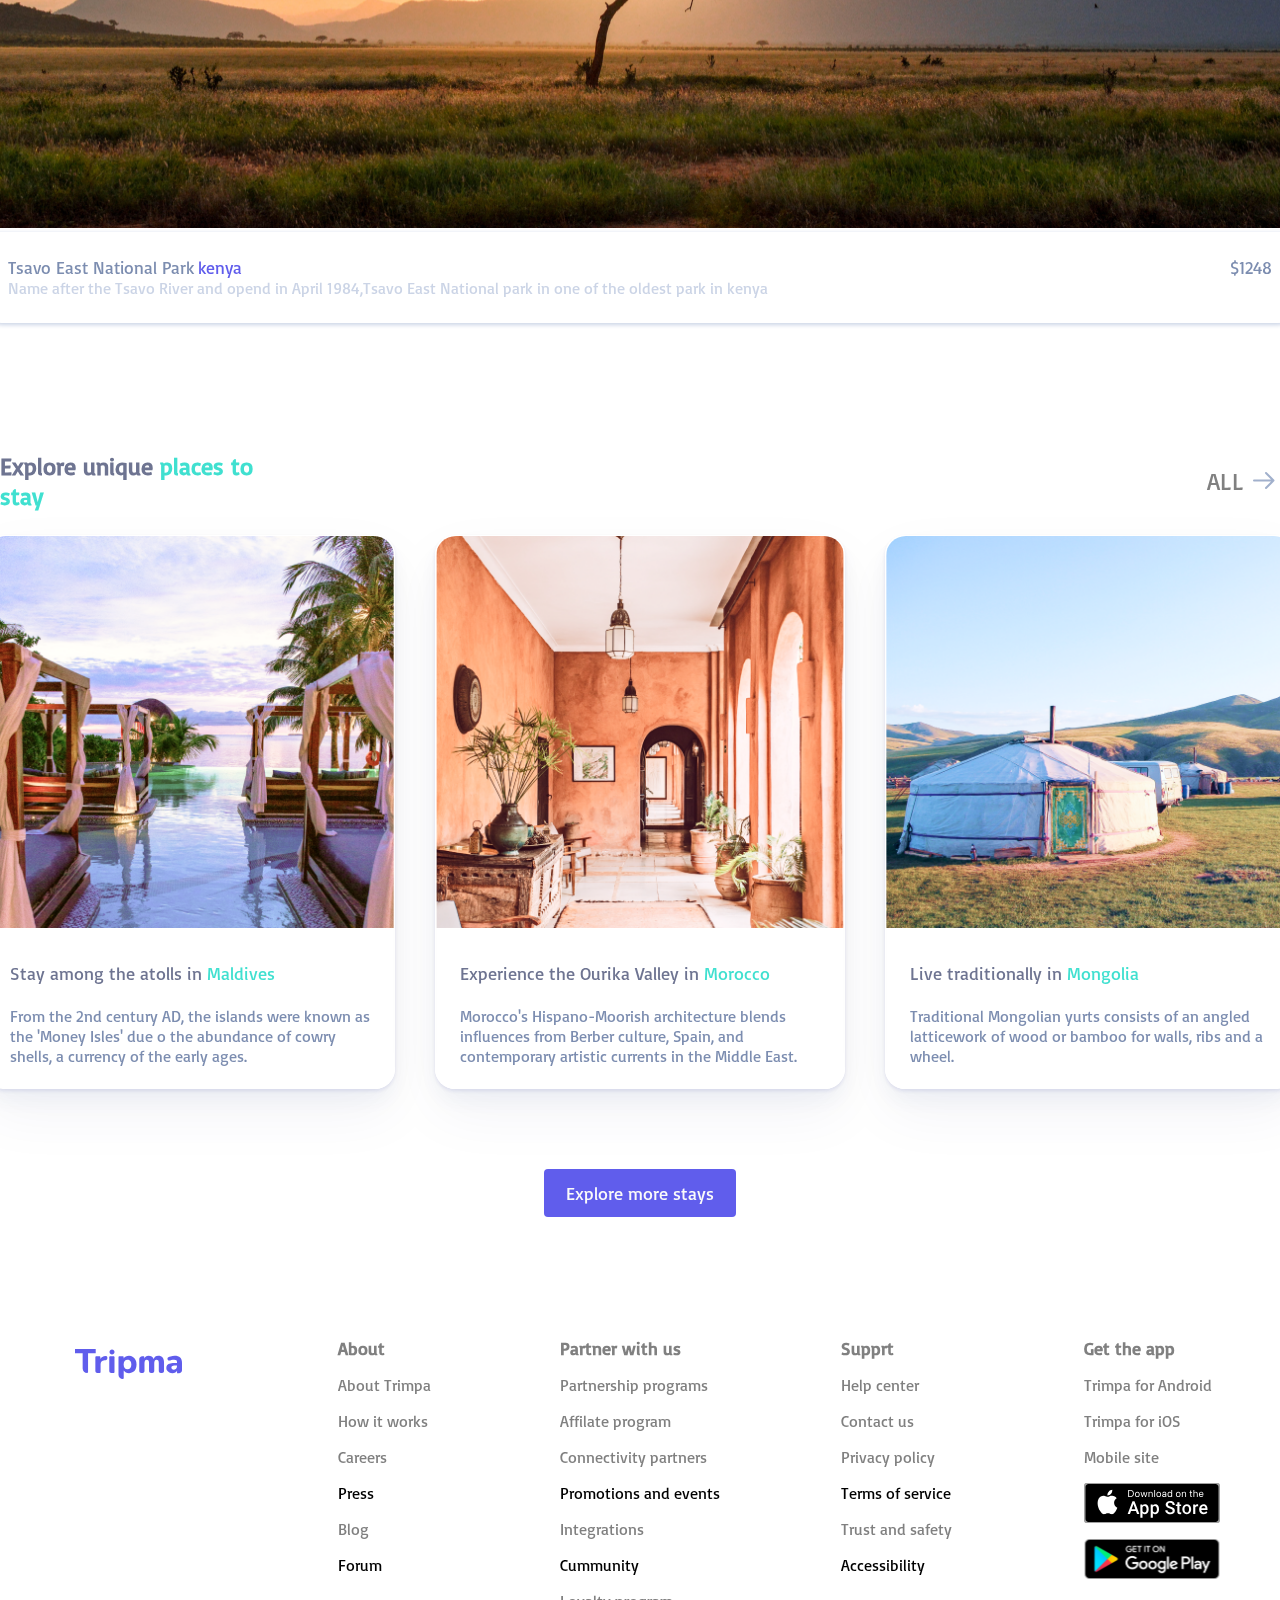
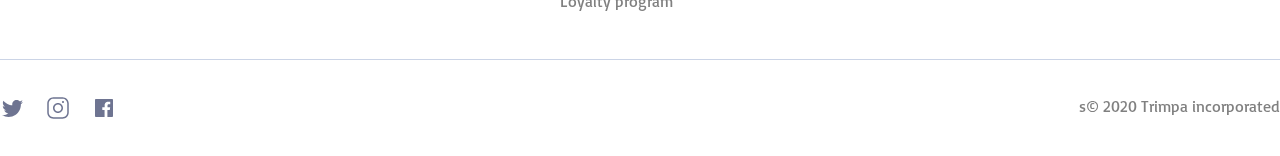
==== commit d7f8b30a: "Merge branch 'main' of https://github.com/ElahehAslani/Trimpa" ====
--- a/index.html
+++ b/index.html
@@ -53,9 +53,8 @@
     </div>
     <div class="flight-foto">
       <div class="flight-fotos">
-        <div class="flight-fotos3">
-          <div class="shanghai">
-          </div>
+        <div class="flight-fotocities">
+          <img src="./img/shanghai.png" alt="shanghai" />
           <div class="border">
             <div class="bund-shanghai">
               <div class="bund-shanghai1">
@@ -69,9 +68,8 @@
             </div>
           </div>
         </div>
-        <div class="flight-fotos3">
-          <div class="sydney">
-          </div>
+        <div class="flight-fotocities">
+          <img src="./img/sydney.png" alt="sydney" />
           <div class="border">
             <div class="bund-sydney">
               <div class="bund-sydney1">
@@ -85,9 +83,8 @@
             </div>
           </div>
         </div>
-        <div class="flight-fotos3">
-          <div class="kyoto">
-          </div>
+        <div class="flight-fotocities">
+          <img src="./img/kyoto.png" alt="kyoto">
           <div class="border">
             <div class="bund-kyoto">
               <div class="bund-kyoto1">
@@ -104,9 +101,8 @@
       </div>
       <div>
       </div>
-      <div class="flight-fotos30">
-        <div class="kenya">
-        </div>
+      <div class="flight-fotocity">
+        <img src="./img/kenya.png" alt="kenya" />
         <div class="kenya-border">
           <div class="bund-kenya">
             <div class="bund-kenya1">
--- a/cssfiles/main.css
+++ b/cssfiles/main.css
@@ -1,8 +1,9 @@
 body {
     padding: 0;
-    margin: 0;
     font-family: "main-font";
     text-decoration: none;
+    width: auto;
+    margin: 0;
 }
 
 @font-face {
@@ -165,47 +166,31 @@
     background-color: blue;
 }
 
-.shanghai {
-    background-image:url(./../img/shanghai.png);
-    height: 25rem;
-    width: 25.6rem;
+.flight-deals {
+    margin: 4rem; 
+}
+
+.flight-fotos {
+    display:flex;
+    flex-direction: row;
+    gap: 2.5rem;
+}
+
+
+.flight-fotocity img {
     border-radius: 1.25rem 1.25rem 0 0 ;
-
-}
-
-.sydney {
-    background-image: url(./../img/sydney.png);
-    height: 25rem;
-    width: 25.6rem;
-    border-radius: 1.25rem 1.25rem 0 0 ;
-}
-
-.kyoto {
-    background-image: url(./../img/kyoto.png);
-    height: 25rem;
-    width: 25.6rem;
-    border-radius: 1.25rem 1.25rem 0 0 ;
-}
-
-.kenya {
-    background-image: url(./../img/kenya.png);
     width: 82rem;
     height: 25rem;
+}
+
+.flight-fotocities img {
+    border:none;
     border-radius: 1.25rem 1.25rem 0 0 ;
-}
-
-.flight-fotos {
-    display:flex;
-    flex-direction: row;
-    gap: 2.5rem;
-}
-
-.flight-fotos3 {
-    border-radius: 20px;
-    border: 0.06 solid cornflowerblue;
-}
-
-.flight-fotos30 {
+    width: 25.7rem;
+    height: 25rem;
+}
+
+.flight-fotocity {
     margin-bottom: 2.5rem;
 }
 
@@ -214,6 +199,7 @@
     flex-direction: column;
     justify-content: center;
     align-items: center;
+    align-content: center;
     gap: 1.5rem;
 }
 
@@ -223,9 +209,8 @@
     flex-direction: row;
     justify-content: flex-start;
     gap:0.3rem;
-    margin-top: 2.5rem;
     margin-bottom: 1.5rem;
-    margin-left: 7rem;
+    padding-left:2.4rem;
 }
 
 .flight-deals-title>span {
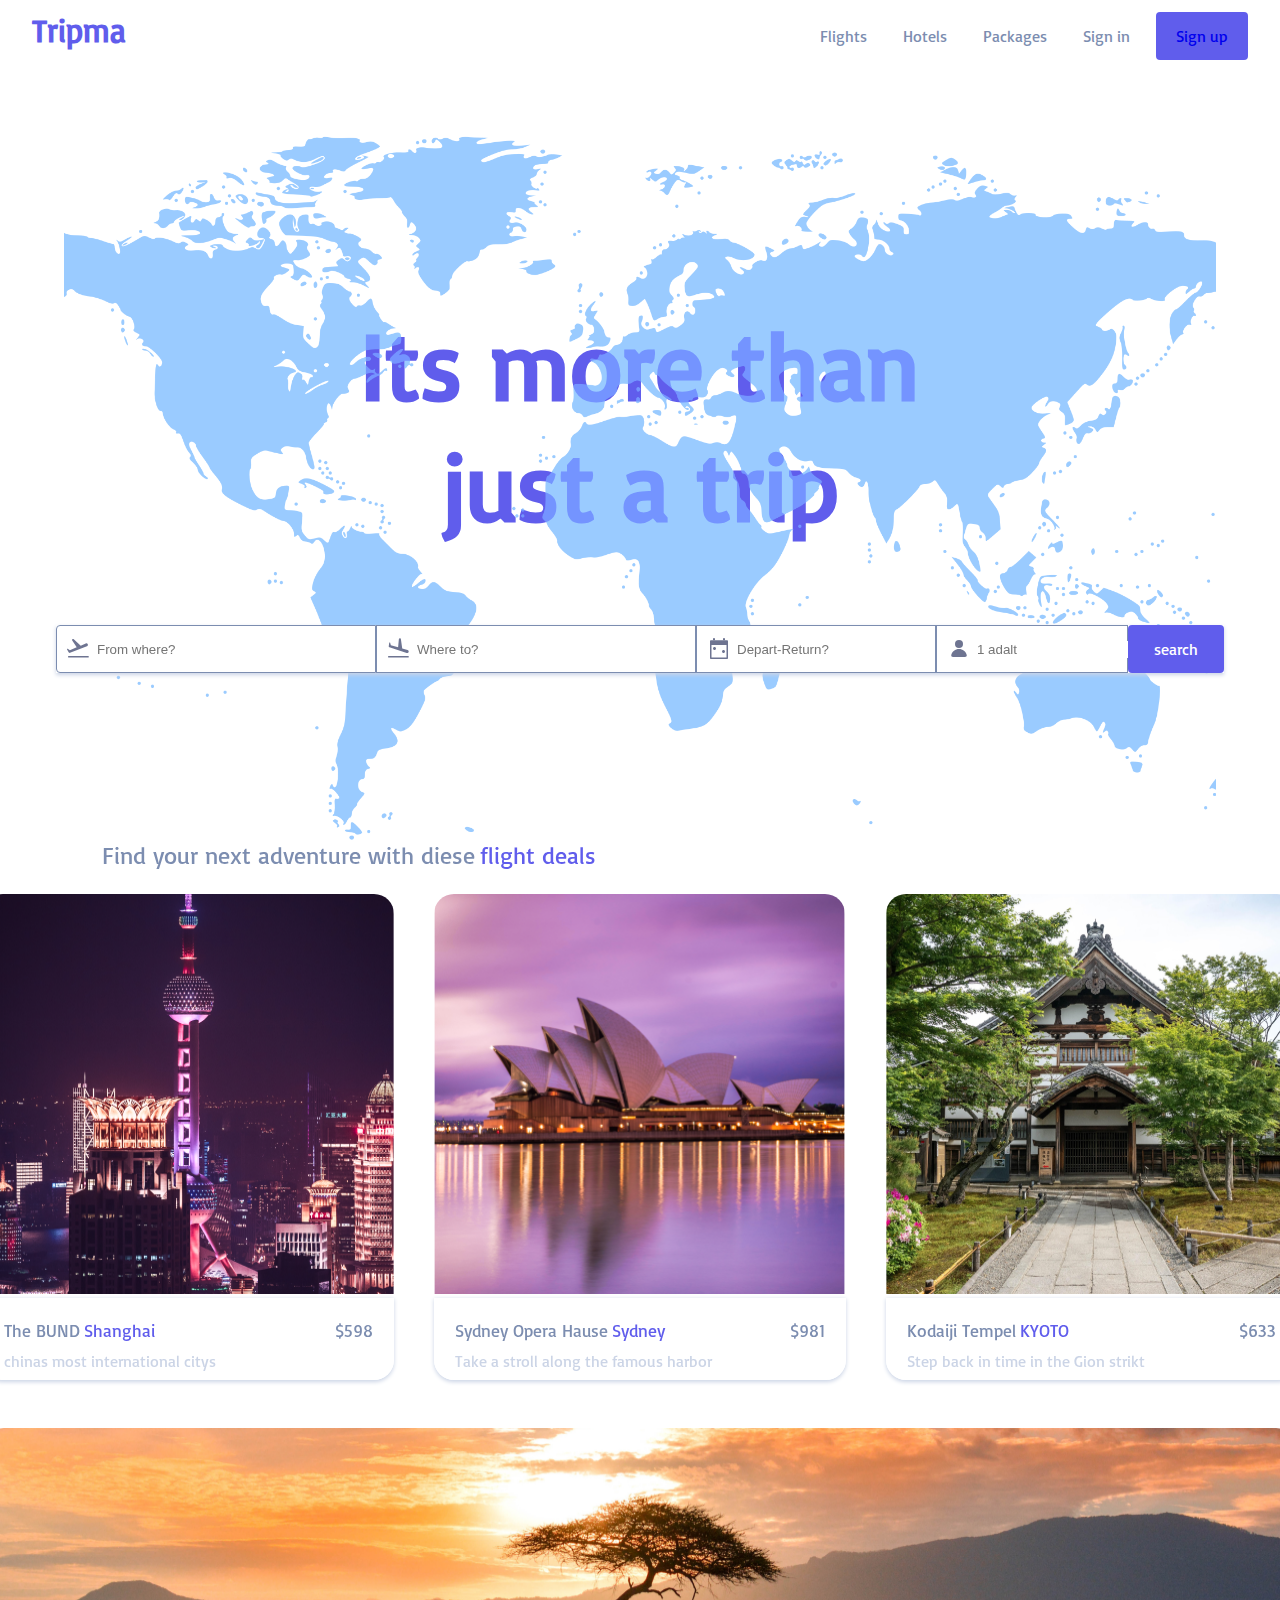
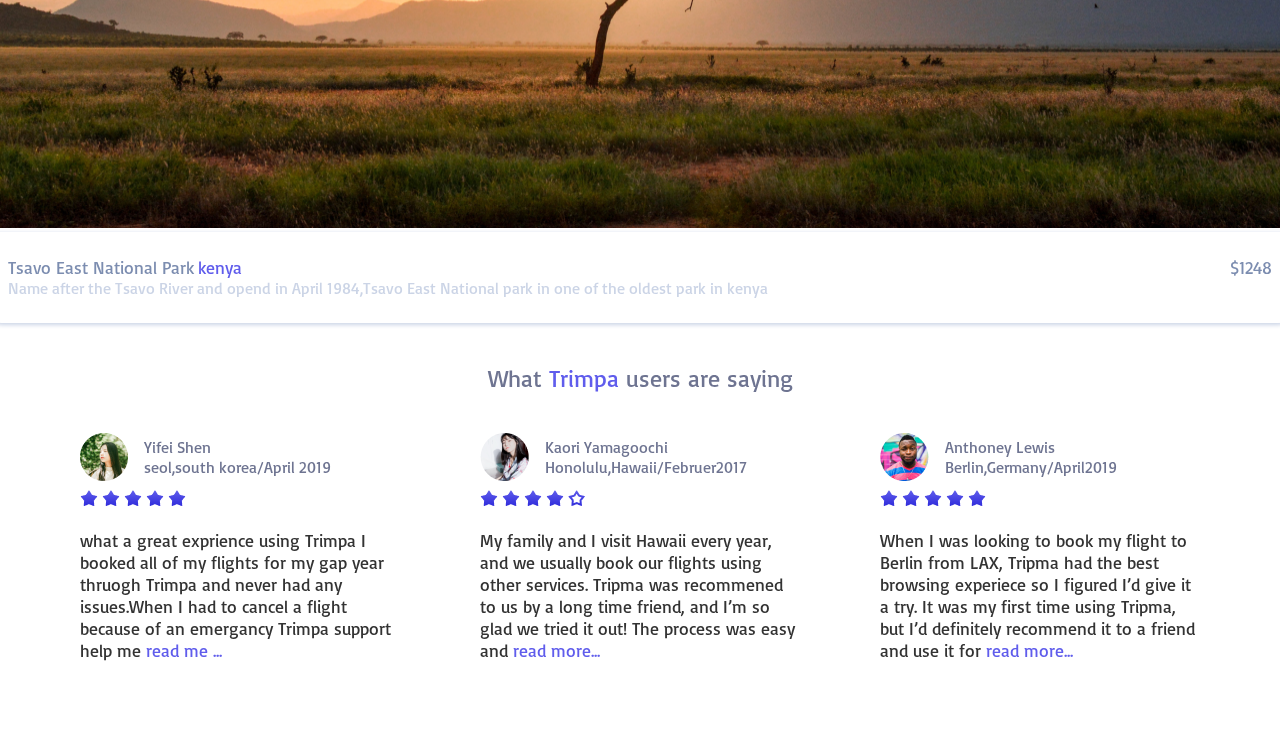
==== commit 873fc904: "add change html files and css users-saying" ====
--- a/index.html
+++ b/index.html
@@ -22,197 +22,198 @@
       </div>
     </nav>
   </header>
-  <section class="flight-search">
-    <div class="flight-titel">
-      <span>Its more than just a trip </span>
-    </div>
-    <div class="fligt-input">
-      <button class="from-where">
-        <img src="./assets/departure.svg" />
-        <input placeholder="From where?" />
-      </button>
-      <button class="where-to">
-        <img src="./assets/arrival.svg" />
-        <input placeholder="Where to?" />
-      </button>
-      <button class="depart-return">
-        <img src="./assets/calendar with dates.svg" />
-        <input placeholder="Depart-Return?" />
-      </button>
-      <button class="adult">
-        <img src="./assets/person solid.svg" />
-        <input placeholder="1 adalt" />
-      </button>
-      <div role="button" class="search">search</div>
-    </div>
+  <section class="layout">
+    <section class="flight-search">
+      <div class="flight-titel">
+        <span>Its more than just a trip </span>
+      </div>
+      <div class="fligt-input">
+        <button class="from-where">
+          <img src="./assets/departure.svg" />
+          <input placeholder="From where?" />
+        </button>
+        <button class="where-to">
+          <img src="./assets/arrival.svg" />
+          <input placeholder="Where to?" />
+        </button>
+        <button class="depart-return">
+          <img src="./assets/calendar with dates.svg" />
+          <input placeholder="Depart-Return?" />
+        </button>
+        <button class="adult">
+          <img src="./assets/person solid.svg" />
+          <input placeholder="1 adalt" />
+        </button>
+        <div role="button" class="search">search</div>
+      </div>
+    </section>
+    <section class="flight-deals">
+      <div class="flight-deals-title">
+        <span>Find your next adventure with diese </span>
+        <span>flight deals</span>
+      </div>
+      <div class="flight-foto">
+        <div class="flight-fotos">
+          <div class="flight-fotocities">
+            <img src="./img/shanghai.png" alt="shanghai" />
+            <div class="border">
+              <div class="bund-shanghai">
+                <div class="bund-shanghai1">
+                  <span>The BUND</span>
+                  <span>Shanghai</span>
+                </div>
+                <span>$598</span>
+              </div>
+              <div class="china-city">
+                <span>chinas most international citys</span>
+              </div>
+            </div>
+          </div>
+          <div class="flight-fotocities">
+            <img src="./img/sydney.png" alt="sydney" />
+            <div class="border">
+              <div class="bund-sydney">
+                <div class="bund-sydney1">
+                  <span>Sydney Opera Hause</span>
+                  <span>Sydney</span>
+                </div>
+                <span>$981</span>
+              </div>
+              <div class="stroll-city">
+                <span>Take a stroll along the famous harbor</span>
+              </div>
+            </div>
+          </div>
+          <div class="flight-fotocities">
+            <img src="./img/kyoto.png" alt="kyoto">
+            <div class="border">
+              <div class="bund-kyoto">
+                <div class="bund-kyoto1">
+                  <span>Kodaiji Tempel</span>
+                  <span>KYOTO</span>
+                </div>
+                <span>$633</span>
+              </div>
+              <div class="strikt-city">
+                <span>Step back in time in the Gion strikt</span>
+              </div>
+            </div>
+          </div>
+        </div>
+        <div>
+        </div>
+        <div class="flight-fotocity">
+          <img src="./img/kenya.png" alt="kenya" />
+          <div class="kenya-border">
+            <div class="bund-kenya">
+              <div class="bund-kenya1">
+                <span>Tsavo East National Park</span>
+                <span>kenya</span>
+              </div>
+              <div>
+                <span>$1248</span>
+              </div>
+            </div>
+            <div class="river-city">
+              <span>Name after the Tsavo River and opend in April 1984,Tsavo East National park in one of the oldest
+                park
+                in
+                kenya </span>
+            </div>
+          </div>
+        </div>
+      </div>
+    </section>
+    <section class="users-saying">
+      <div class="trimpa-users">
+        <span>What</span>
+        <span>Trimpa</span>
+        <SPAN>users are saying</SPAN>
+      </div>
+      <div class="users">
+        <div class="all-user">
+          <div class="user-img">
+            <img src="./img/avatar.png" />
+            <div class="user-city">
+              <span>Yifei Shen</span>
+              <span>seol,south korea/April 2019</span>
+            </div>
+          </div>
+          <div>
+            <img src="./img/star.png" />
+            <img src="./img/star.png" />
+            <img src="./img/star.png" />
+            <img src="./img/star.png" />
+            <img src="./img/star.png" />
+          </div>
+          <div class="user-comment">
+            <p> what a great exprience using Trimpa
+              I booked all of my flights for my gap
+              year thruogh Trimpa and never had
+              any issues.When I had to cancel a
+              flight because of an emergancy
+              Trimpa support help me <span>read me ...</span>
+            </p>
+          </div>
+
+        </div>
+        <div class="all-user">
+          <div class="user-img">
+            <img src="./img/avatar (1).png" />
+            <div class="user-city">
+              <span>Kaori Yamagoochi</span>
+              <span>Honolulu,Hawaii/Februer2017</span>
+            </div>
+          </div>
+          <div>
+            <img src="./img/star.png" />
+            <img src="./img/star.png" />
+            <img src="./img/star.png" />
+            <img src="./img/star.png" />
+            <img src="./img/Star 1.png" />
+          </div>
+          <div class="user-comment">
+            <p>My family and I visit Hawaii every year,
+              and we usually book our flights using
+              other services. Tripma was
+              recommened to us by a long time
+              friend, and I’m so glad we tried it out!
+              The process was easy and<span> read more...</span>
+            </p>
+          </div>
+
+        </div>
+        <div class="all-user">
+          <div class="user-img">
+            <img src="./img/avatar (2).png" />
+            <div class="user-city">
+              <span>Anthoney Lewis</span>
+              <span>Berlin,Germany/April2019</span>
+            </div>
+          </div>
+          <div>
+            <img src="./img/star.png" />
+            <img src="./img/star.png" />
+            <img src="./img/star.png" />
+            <img src="./img/star.png" />
+            <img src="./img/star.png" />
+          </div>
+          <div class="user-comment">
+            <p>When I was looking to book my flight
+              to Berlin from LAX, Tripma had the
+              best browsing experiece so I figured I’d
+              give it a try. It was my first time using
+              Tripma, but I’d definitely recommend it
+              to a friend and use it for<span> read more...</span>
+            </p>
+          </div>
+
+        </div>
+
+      </div>
+
+    </section>
   </section>
-  <section class="flight-deals">
-    <div class="flight-deals-title">
-      <span>Find your next adventure with diese </span>
-      <span>flight deals</span>
-    </div>
-    <div class="flight-foto">
-      <div class="flight-fotos">
-        <div class="flight-fotocities">
-          <img src="./img/shanghai.png" alt="shanghai" />
-          <div class="border">
-            <div class="bund-shanghai">
-              <div class="bund-shanghai1">
-                <span>The BUND</span>
-                <span>Shanghai</span>
-              </div>
-              <span>$598</span>
-            </div>
-            <div class="china-city">
-              <span>chinas most international citys</span>
-            </div>
-          </div>
-        </div>
-        <div class="flight-fotocities">
-          <img src="./img/sydney.png" alt="sydney" />
-          <div class="border">
-            <div class="bund-sydney">
-              <div class="bund-sydney1">
-                <span>Sydney Opera Hause</span>
-                <span>Sydney</span>
-              </div>
-              <span>$981</span>
-            </div>
-            <div class="stroll-city">
-              <span>Take a stroll along the famous harbor</span>
-            </div>
-          </div>
-        </div>
-        <div class="flight-fotocities">
-          <img src="./img/kyoto.png" alt="kyoto">
-          <div class="border">
-            <div class="bund-kyoto">
-              <div class="bund-kyoto1">
-                <span>Kodaiji Tempel</span>
-                <span>KYOTO</span>
-              </div>
-              <span>$633</span>
-            </div>
-            <div class="strikt-city">
-              <span>Step back in time in the Gion strikt</span>
-            </div>
-          </div>
-        </div>
-      </div>
-      <div>
-      </div>
-      <div class="flight-fotocity">
-        <img src="./img/kenya.png" alt="kenya" />
-        <div class="kenya-border">
-          <div class="bund-kenya">
-            <div class="bund-kenya1">
-              <span>Tsavo East National Park</span>
-              <span>kenya</span>
-            </div>
-            <div>
-              <span>$1248</span>
-            </div>
-          </div>
-          <div class="river-city">
-            <span>Name after the Tsavo River and opend in April 1984,Tsavo East National park in one of the oldest park
-              in
-              kenya </span>
-          </div>
-        </div>
-      </div>
-    </div>
-  </section>
-  <section class="explore-places-to-stay">
-    <div class="explore-place">
-      <p>Explore unique <span>places to stay</span></p>
-      <div role="button" class="all">
-        <a href="/all/">ALL</a>
-        <img class="arrows" src="./assets/arrowRight.svg">
-      </div>
-    </div>
-    <div class="places-to-stay">
-      <div class="stay-in">
-        <img src="./img/maldives.png" alt="maldives">
-        <div class="stay-in-country">
-          <p>Stay among the atolls in <span class="country">Maldives</span></p>
-          <span>From the 2nd century AD, the islands were known as the 'Money Isles' due o the abundance of cowry
-            shells, a currency of the early ages.</span>
-        </div>
-      </div>
-      <div class="stay-in">
-        <img src="./img/morocco.png" alt="morocco">
-        <div class="stay-in-country">
-          <p>Experience the Ourika Valley in <span class="country">Morocco</span></p>
-          <span>Morocco's Hispano-Moorish architecture blends influences from Berber culture, Spain, and contemporary
-            artistic currents in the Middle East.</span>
-        </div>
-      </div>
-      <div class="stay-in">
-        <img src="./img/mongolia.png" alt="mongolia">
-        <div class="stay-in-country">
-          <p>Live traditionally in <span class="country">Mongolia</span></p>
-          <span>Traditional Mongolian yurts consists of an angled latticework of wood or bamboo for walls, ribs and a
-            wheel.</span>
-        </div>
-      </div>
-    </div>
-    <div role="link" class="explore">
-      <a href="/explore/">Explore more stays</a>
-    </div>
-  </section>
-
-
-
-
-  <footer>
-    <div class="footer-first">
-      <img src="./assets/trimpa wordmark.svg" class="trimpa" alt="Trimpa">
-      <div class="footer-columns">
-        <span>About</span>
-        <span>About Trimpa</span>
-        <span>How it works</span>
-        <span>Careers</span>
-        <sapn>Press</sapn>
-        <span>Blog</span>
-        <sapn>Forum</sapn>
-      </div>
-      <div class="footer-columns">
-        <span>Partner with us</span>
-        <span>Partnership programs</span>
-        <span>Affilate program</span>
-        <span>Connectivity partners</span>
-        <sapn>Promotions and events</sapn>
-        <span>Integrations</span>
-        <sapn>Cummunity</sapn>
-        <span>Loyalty program</span>
-      </div>
-      <div class="footer-columns">
-        <span>Supprt</span>
-        <span>Help center</span>
-        <span>Contact us</span>
-        <span>Privacy policy</span>
-        <sapn>Terms of service</sapn>
-        <span>Trust and safety</span>
-        <sapn>Accessibility</sapn>
-      </div>
-      <div class="footer-columns">
-        <span>Get the app</span>
-        <span>Trimpa for Android</span>
-        <span>Trimpa for iOS</span>
-        <span>Mobile site</span>
-        <img src="./assets/app store.svg" alt="app store">
-        <img src="./assets/google play.svg" alt="google play">
-      </div>
-    </div>
-    <div class="footer-second">
-      <div class="footer-social">
-        <img src="./assets/twitter.svg" alt="twitter">
-        <img src="./assets/instagram.svg" alt="instagram">
-        <img src="./assets/facebook.svg" alt="facebook">
-      </div>
-      <span> s&#169 2020 Trimpa incorporated</span>
-    </div>
-  </footer>
 </body>
 
 
--- a/cssfiles/main.css
+++ b/cssfiles/main.css
@@ -9,6 +9,10 @@
 @font-face {
     font-family: "main-font";
     src: url(./../fonts/Basic-Regular.otf);
+}
+
+.layout{
+    margin: 4rem;
 }
 
 .header {
@@ -166,10 +170,6 @@
     background-color: blue;
 }
 
-.flight-deals {
-    margin: 4rem; 
-}
-
 .flight-fotos {
     display:flex;
     flex-direction: row;
@@ -344,175 +344,58 @@
     font-size: 1rem;
 }
 
-.explore-places-to-stay {
+.user-city {
+    display: flex;
+    flex-direction:column
+}
+
+.user-img {
+    display: flex;
+    flex-direction: row;
+    align-items: center;
+    gap: 1rem;
+    color: #6E7491;
+    margin-bottom: 0.6rem;
+}
+
+.user-comment {
+    display: flex;
+    flex-direction: row;
+    gap: 0.3rem;
+    align-items: center;
+    max-width: 20rem;
+    font-size: 1.1rem;
+    color: #333333;
+}
+
+.user-comment span {
+    color:  #605DEC;
+}
+
+.users {
+    display: flex;
+    flex-direction: row;
+    gap:5rem;
+
+}
+
+.users-saying {
     display: flex;
     flex-direction: column;
+    align-items: center;
+    align-content: center;
     justify-content: center;
-    align-items: center;
-}
-
-.explore-place {
-    display: flex;
-    flex-direction: row;
-    /* justify-content: space-between; */
-    gap: 57rem;
-}
-
-.explore-place p {
+}
+
+.trimpa-users {
+    margin-bottom: 2.5rem;
     font-size: 1.5rem;
-    font-weight: 700;
-    color: #6E7491;
-}
-
-.explore-place span {
-    color:Turquoise;
-}
-
-.all {
-    display: flex;
-    flex-direction: row;
-    align-items: center;
-    gap: 0.25rem;
-}
-
-.all a {
-    text-decoration: none;
-    font-size: 1.5rem;
-    color: Grey;
-}
-
-.places-to-stay {
-    display: flex;
-    flex-direction: row;
-    gap: 2.5rem;
-}
-
-.stay-in {
-    display: flex;
-    flex-direction: column;
-    justify-content: center;
-    gap: 0;
-    width: 25.5rem;
-    border: 1px solid White;
-    border-radius: 1.25rem;
-    box-shadow: 0px 12px 24px 0px #1B3B770D,
-                0px 24px 60px 0px #062F7D0D,
-                0px 2px 4px 0px #0704921A;
-}
-
-.stay-in img {
-    max-width: 25.5rem;
-    height: 24.5rem;
-    border-radius: 1.25rem 1.25rem 0 0;
-}
-
-.stay-in-country {
-    display: flex;
-    flex-direction: column;
-    gap: 0.25rem;
-    max-width: 25.5rem;
-    height: 8rem;
-    padding: 1rem 1.5rem;
-}
-
-.stay-in-country p {
-    font-size: 1.125rem;
-    color: #6E7491;
-}
-
-.stay-in-country :nth-child(2) {
-    font-size: 1rem;
-    color: #7C8DB0;
-}
-
-.country {
-    color:Turquoise;
-}
-
-.explore {
-    background-color: #605DEC;
-    text-align: center;
-    display: flex;
-    justify-content: center;
-    align-items: center;
-    border-radius: 0.25rem;
-    width: 12rem;
-    height: 3rem;
-    margin-top: 5rem;
-}
-
-.explore a {
-    text-decoration: none;
-    font-size: 1.125rem;
-    color: #FAFAFA;
-}
-
-.explore:hover {
-    background-color: #1513A0;
-}
-
-.explore a:hover {
-    cursor: default;
-}
-
-
-
-
-
-footer {
-    display: flex;
-    flex-direction: column;
-    justify-content: center;
-    gap: 3rem;
-    margin-top: 7.5rem;
-}
-
-.footer-first {
-    display: grid;
-    grid-template-columns: repeat(5, 1fr);
-    justify-items: center;
-}
-
-.footer-columns {
-    display: flex;
-    flex-direction:column;
-    gap: 1rem;
-}
-
-.footer-columns :nth-child(1) {
-    font-size: 1.125rem;
-    font-weight: 700;
-    color: Grey;
-}
-
-.footer-columns > span {
-    font-size: 1rem;
-    font-weight: 400;
-    color: Grey;
-}
-
-.footer-columns img {
-    width: 8.5rem;
-    height: 2.5rem;
-}
-
-.footer-second {
-    display: flex;
-    flex-direction: row;
-    justify-content: space-between;
-    border-top: 1px solid #CBD4E6;
-    padding-top: 2.25rem;
-    padding-bottom: 2.25rem;
-}
-
-.footer-social {
-    display: flex;
-    flex-direction: row;
-    gap: 1.375rem;
-}
-
-.footer-second span {
-    font-size: 1rem;
-    color:Grey;
-}
-
+    color:  #6E7491;
+}
+
+.trimpa-users :nth-child(2) {
+    color: #605DEC;
+}
+
+
+
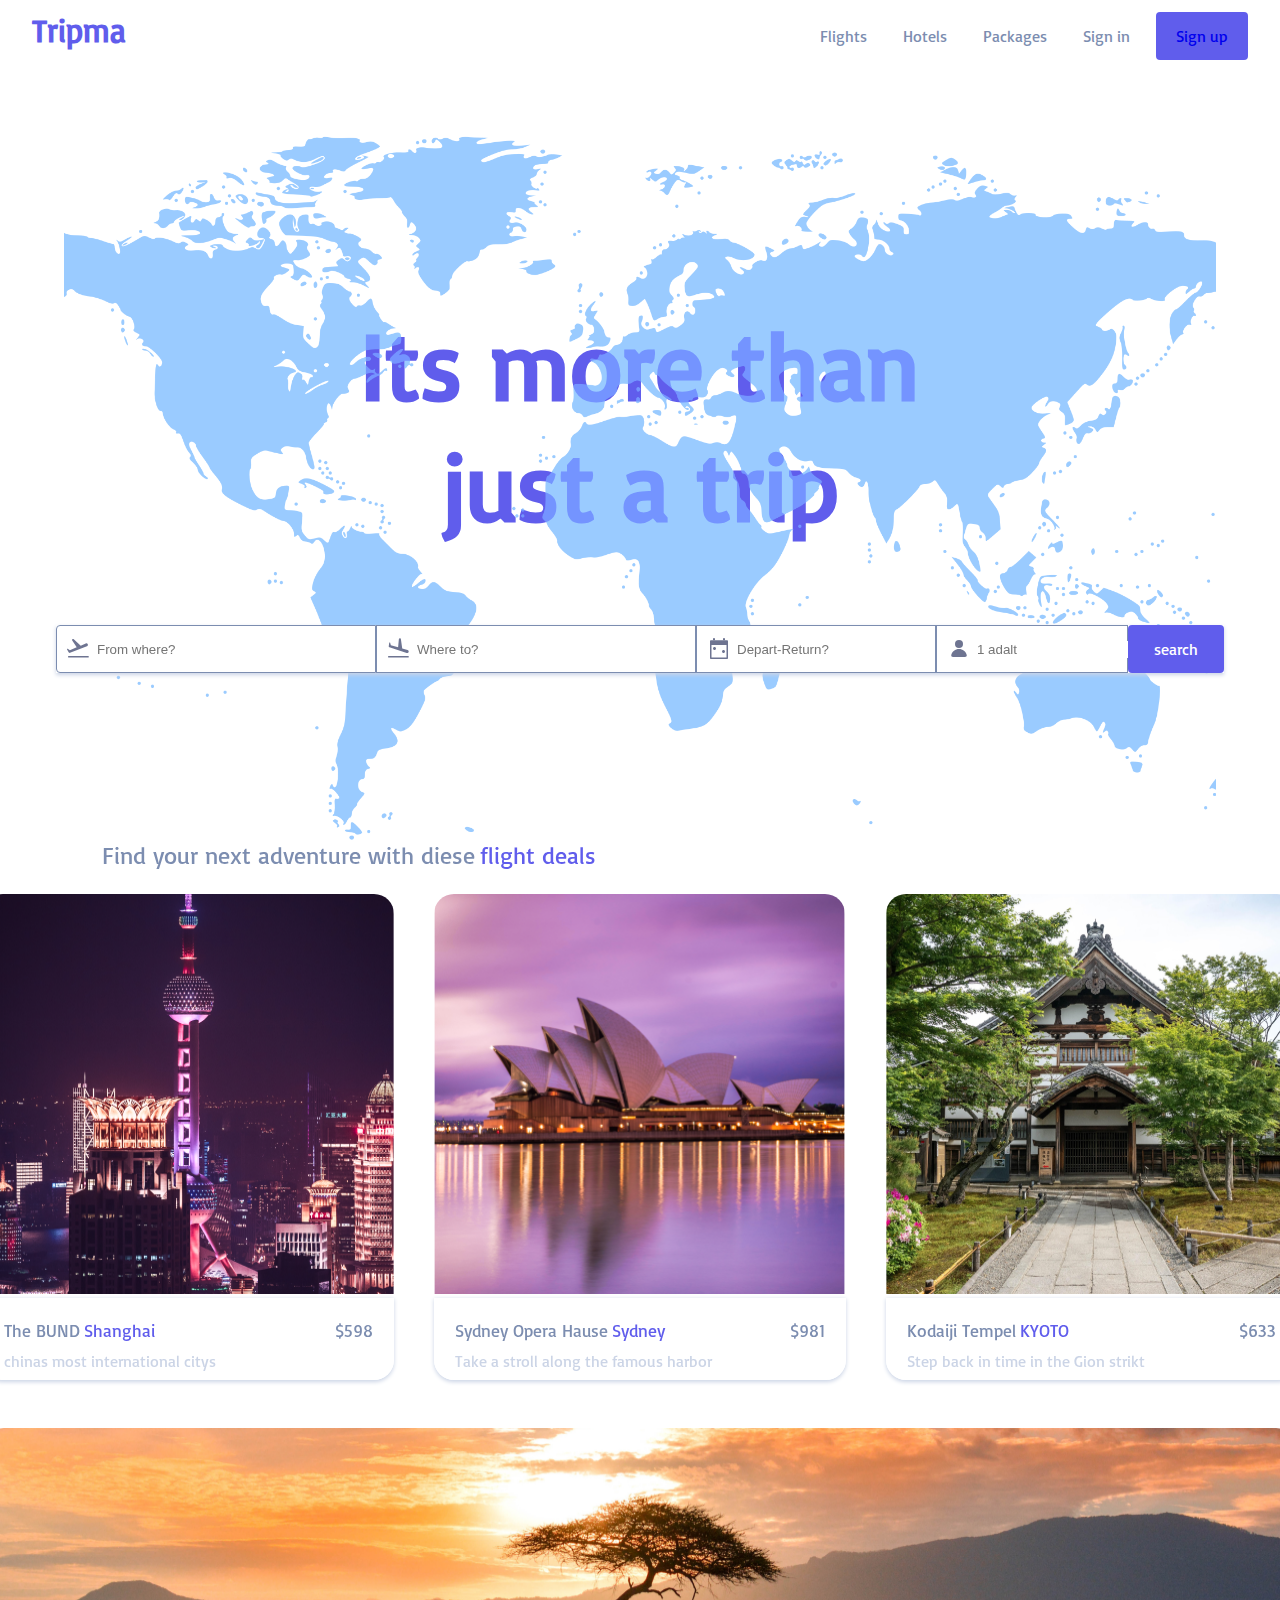
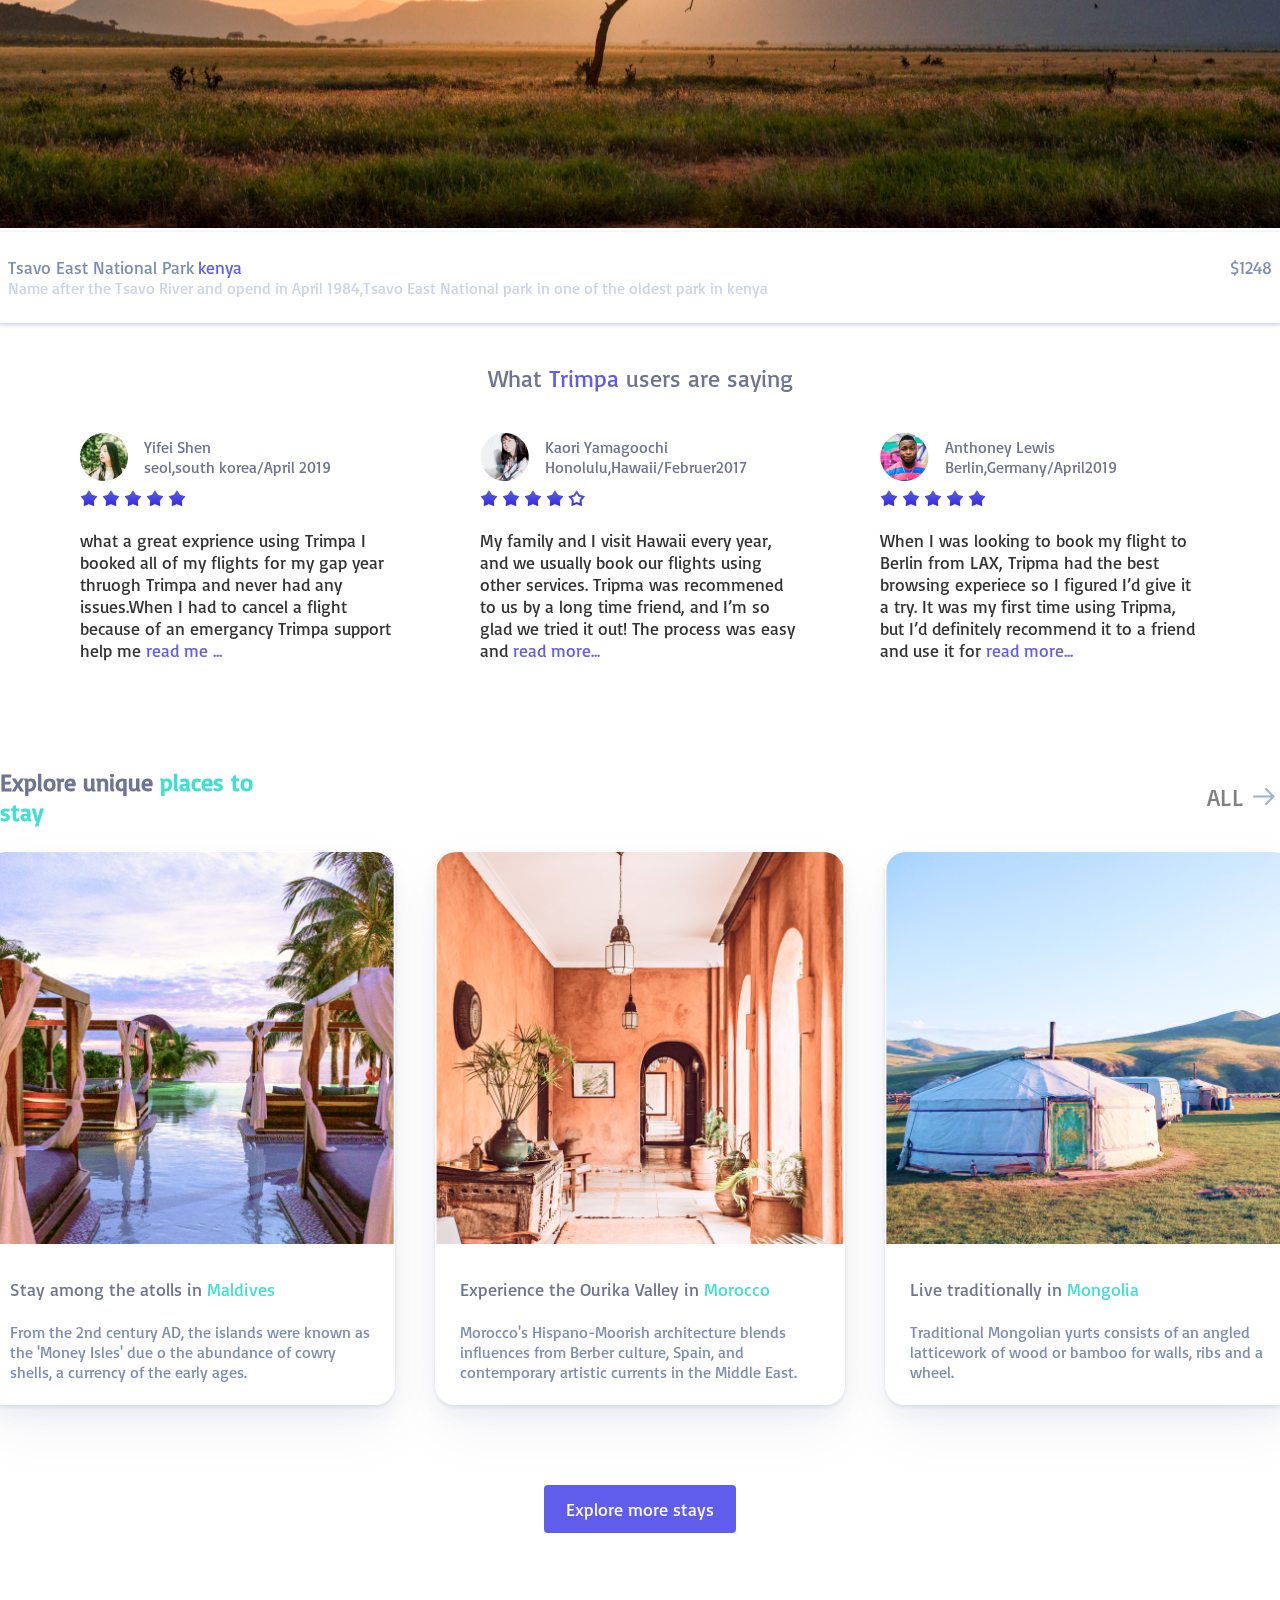
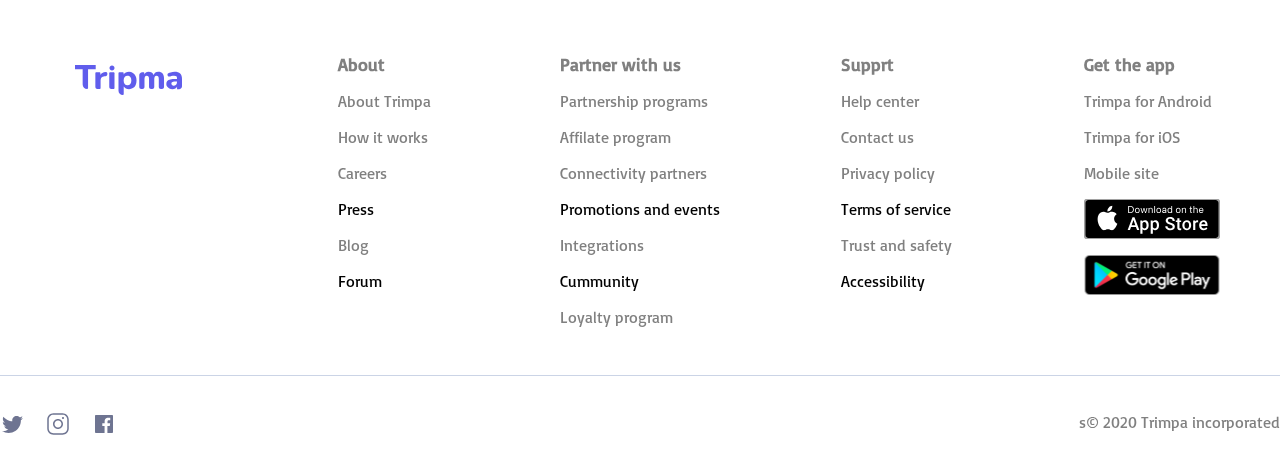
==== commit 6e1a9e86: "Merge branch 'main' into users-saying" ====
--- a/index.html
+++ b/index.html
@@ -214,6 +214,97 @@
 
     </section>
   </section>
+  <section class="explore-places-to-stay">
+    <div class="explore-place">
+      <p>Explore unique <span>places to stay</span></p>
+      <div role="button" class="all">
+        <a href="/all/">ALL</a>
+        <img class="arrows" src="./assets/arrowRight.svg">
+      </div>
+    </div>
+    <div class="places-to-stay">
+      <div class="stay-in">
+        <img src="./img/maldives.png" alt="maldives">
+        <div class="stay-in-country">
+          <p>Stay among the atolls in <span class="country">Maldives</span></p>
+          <span>From the 2nd century AD, the islands were known as the 'Money Isles' due o the abundance of cowry
+            shells, a currency of the early ages.</span>
+        </div>
+      </div>
+      <div class="stay-in">
+        <img src="./img/morocco.png" alt="morocco">
+        <div class="stay-in-country">
+          <p>Experience the Ourika Valley in <span class="country">Morocco</span></p>
+          <span>Morocco's Hispano-Moorish architecture blends influences from Berber culture, Spain, and contemporary
+            artistic currents in the Middle East.</span>
+        </div>
+      </div>
+      <div class="stay-in">
+        <img src="./img/mongolia.png" alt="mongolia">
+        <div class="stay-in-country">
+          <p>Live traditionally in <span class="country">Mongolia</span></p>
+          <span>Traditional Mongolian yurts consists of an angled latticework of wood or bamboo for walls, ribs and a
+            wheel.</span>
+        </div>
+      </div>
+    </div>
+    <div role="link" class="explore">
+      <a href="/explore/">Explore more stays</a>
+    </div>
+  </section>
+
+
+
+
+  <footer>
+    <div class="footer-first">
+      <img src="./assets/trimpa wordmark.svg" class="trimpa" alt="Trimpa">
+      <div class="footer-columns">
+        <span>About</span>
+        <span>About Trimpa</span>
+        <span>How it works</span>
+        <span>Careers</span>
+        <sapn>Press</sapn>
+        <span>Blog</span>
+        <sapn>Forum</sapn>
+      </div>
+      <div class="footer-columns">
+        <span>Partner with us</span>
+        <span>Partnership programs</span>
+        <span>Affilate program</span>
+        <span>Connectivity partners</span>
+        <sapn>Promotions and events</sapn>
+        <span>Integrations</span>
+        <sapn>Cummunity</sapn>
+        <span>Loyalty program</span>
+      </div>
+      <div class="footer-columns">
+        <span>Supprt</span>
+        <span>Help center</span>
+        <span>Contact us</span>
+        <span>Privacy policy</span>
+        <sapn>Terms of service</sapn>
+        <span>Trust and safety</span>
+        <sapn>Accessibility</sapn>
+      </div>
+      <div class="footer-columns">
+        <span>Get the app</span>
+        <span>Trimpa for Android</span>
+        <span>Trimpa for iOS</span>
+        <span>Mobile site</span>
+        <img src="./assets/app store.svg" alt="app store">
+        <img src="./assets/google play.svg" alt="google play">
+      </div>
+    </div>
+    <div class="footer-second">
+      <div class="footer-social">
+        <img src="./assets/twitter.svg" alt="twitter">
+        <img src="./assets/instagram.svg" alt="instagram">
+        <img src="./assets/facebook.svg" alt="facebook">
+      </div>
+      <span> s&#169 2020 Trimpa incorporated</span>
+    </div>
+  </footer>
 </body>
 
 
--- a/cssfiles/main.css
+++ b/cssfiles/main.css
@@ -344,6 +344,7 @@
     font-size: 1rem;
 }
 
+
 .user-city {
     display: flex;
     flex-direction:column
@@ -398,4 +399,176 @@
 }
 
 
-
+.explore-places-to-stay {
+    display: flex;
+    flex-direction: column;
+    justify-content: center;
+    align-items: center;
+}
+
+.explore-place {
+    display: flex;
+    flex-direction: row;
+    /* justify-content: space-between; */
+    gap: 57rem;
+}
+
+.explore-place p {
+    font-size: 1.5rem;
+    font-weight: 700;
+    color: #6E7491;
+}
+
+.explore-place span {
+    color:Turquoise;
+}
+
+.all {
+    display: flex;
+    flex-direction: row;
+    align-items: center;
+    gap: 0.25rem;
+}
+
+.all a {
+    text-decoration: none;
+    font-size: 1.5rem;
+    color: Grey;
+}
+
+.places-to-stay {
+    display: flex;
+    flex-direction: row;
+    gap: 2.5rem;
+}
+
+.stay-in {
+    display: flex;
+    flex-direction: column;
+    justify-content: center;
+    gap: 0;
+    width: 25.5rem;
+    border: 1px solid White;
+    border-radius: 1.25rem;
+    box-shadow: 0px 12px 24px 0px #1B3B770D,
+                0px 24px 60px 0px #062F7D0D,
+                0px 2px 4px 0px #0704921A;
+}
+
+.stay-in img {
+    max-width: 25.5rem;
+    height: 24.5rem;
+    border-radius: 1.25rem 1.25rem 0 0;
+}
+
+.stay-in-country {
+    display: flex;
+    flex-direction: column;
+    gap: 0.25rem;
+    max-width: 25.5rem;
+    height: 8rem;
+    padding: 1rem 1.5rem;
+}
+
+.stay-in-country p {
+    font-size: 1.125rem;
+    color: #6E7491;
+}
+
+.stay-in-country :nth-child(2) {
+    font-size: 1rem;
+    color: #7C8DB0;
+}
+
+.country {
+    color:Turquoise;
+}
+
+.explore {
+    background-color: #605DEC;
+    text-align: center;
+    display: flex;
+    justify-content: center;
+    align-items: center;
+    border-radius: 0.25rem;
+    width: 12rem;
+    height: 3rem;
+    margin-top: 5rem;
+}
+
+.explore a {
+    text-decoration: none;
+    font-size: 1.125rem;
+    color: #FAFAFA;
+}
+
+.explore:hover {
+    background-color: #1513A0;
+}
+
+.explore a:hover {
+    cursor: default;
+}
+
+
+
+
+
+footer {
+    display: flex;
+    flex-direction: column;
+    justify-content: center;
+    gap: 3rem;
+    margin-top: 7.5rem;
+}
+
+.footer-first {
+    display: grid;
+    grid-template-columns: repeat(5, 1fr);
+    justify-items: center;
+}
+
+.footer-columns {
+    display: flex;
+    flex-direction:column;
+    gap: 1rem;
+}
+
+.footer-columns :nth-child(1) {
+    font-size: 1.125rem;
+    font-weight: 700;
+    color: Grey;
+}
+
+.footer-columns > span {
+    font-size: 1rem;
+    font-weight: 400;
+    color: Grey;
+}
+
+.footer-columns img {
+    width: 8.5rem;
+    height: 2.5rem;
+}
+
+.footer-second {
+    display: flex;
+    flex-direction: row;
+    justify-content: space-between;
+    border-top: 1px solid #CBD4E6;
+    padding-top: 2.25rem;
+    padding-bottom: 2.25rem;
+}
+
+.footer-social {
+    display: flex;
+    flex-direction: row;
+    gap: 1.375rem;
+}
+
+.footer-second span {
+    font-size: 1rem;
+    color:Grey;
+}
+
+
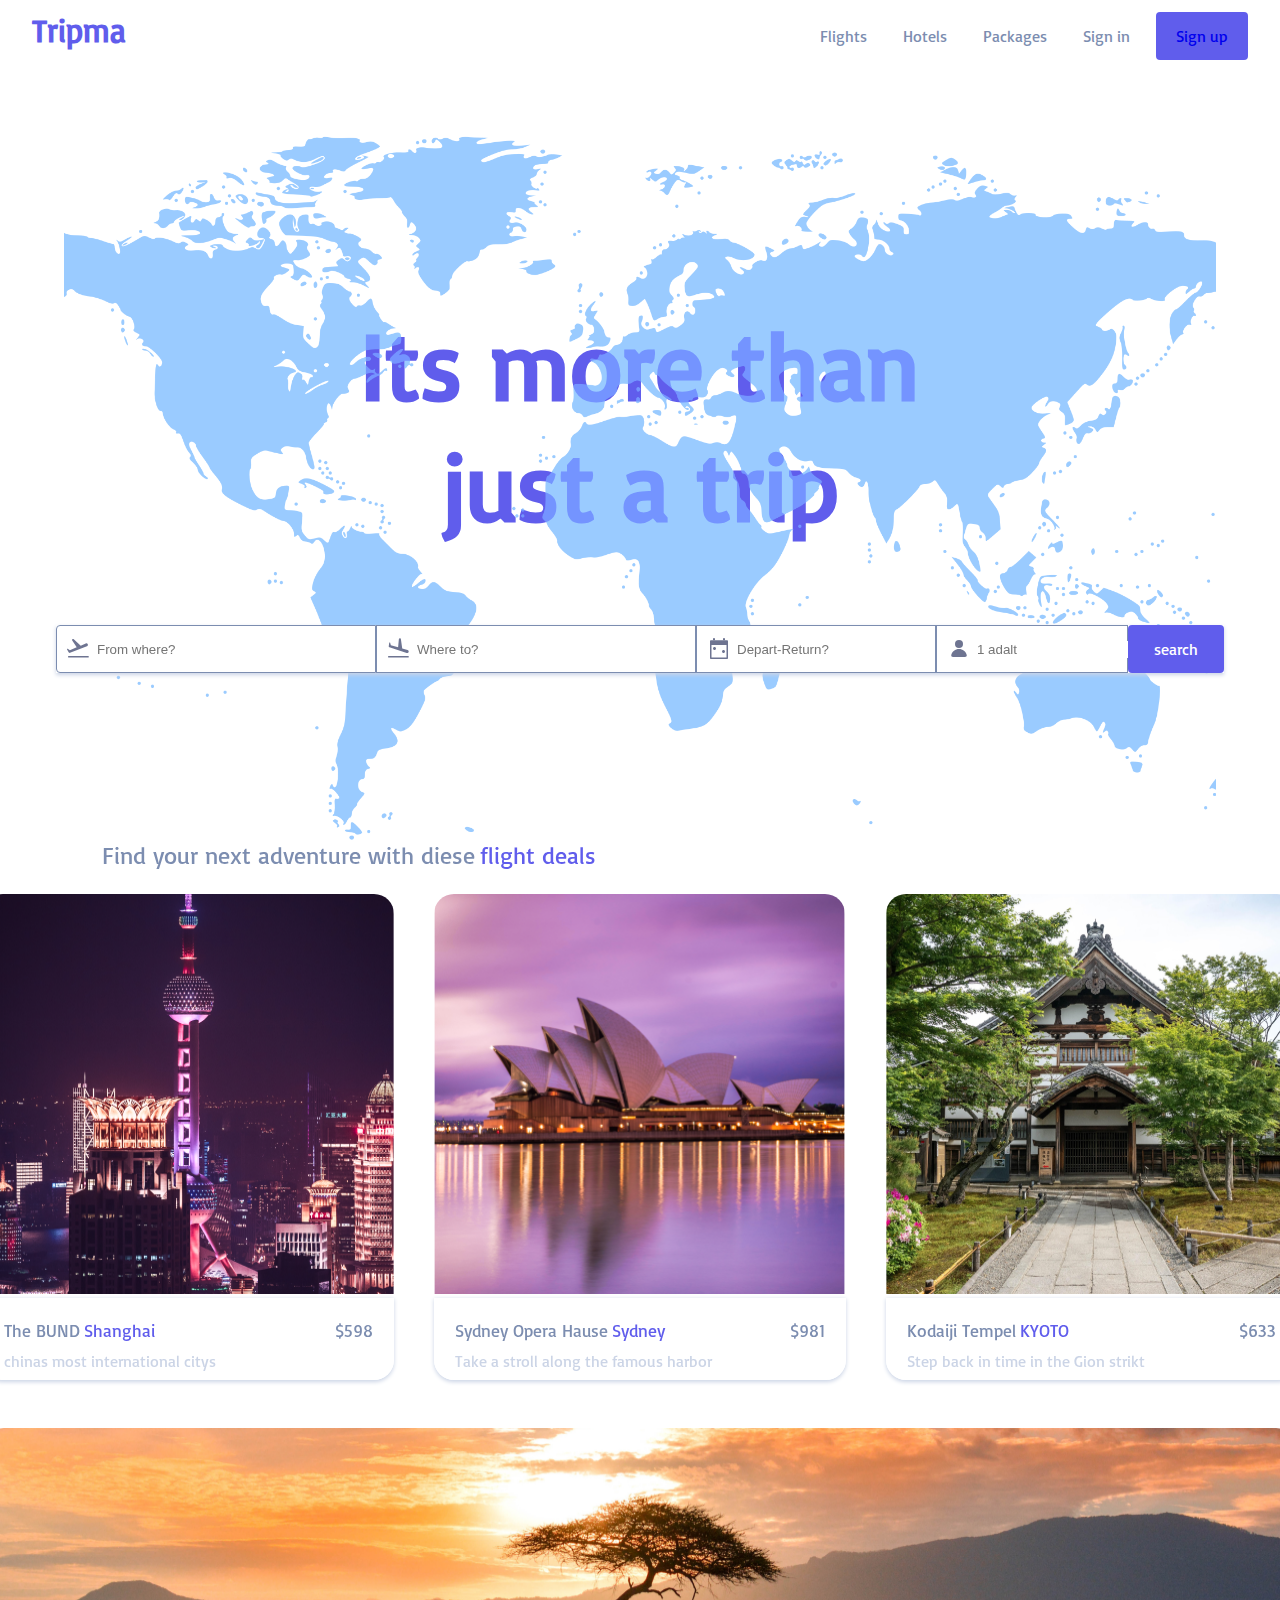
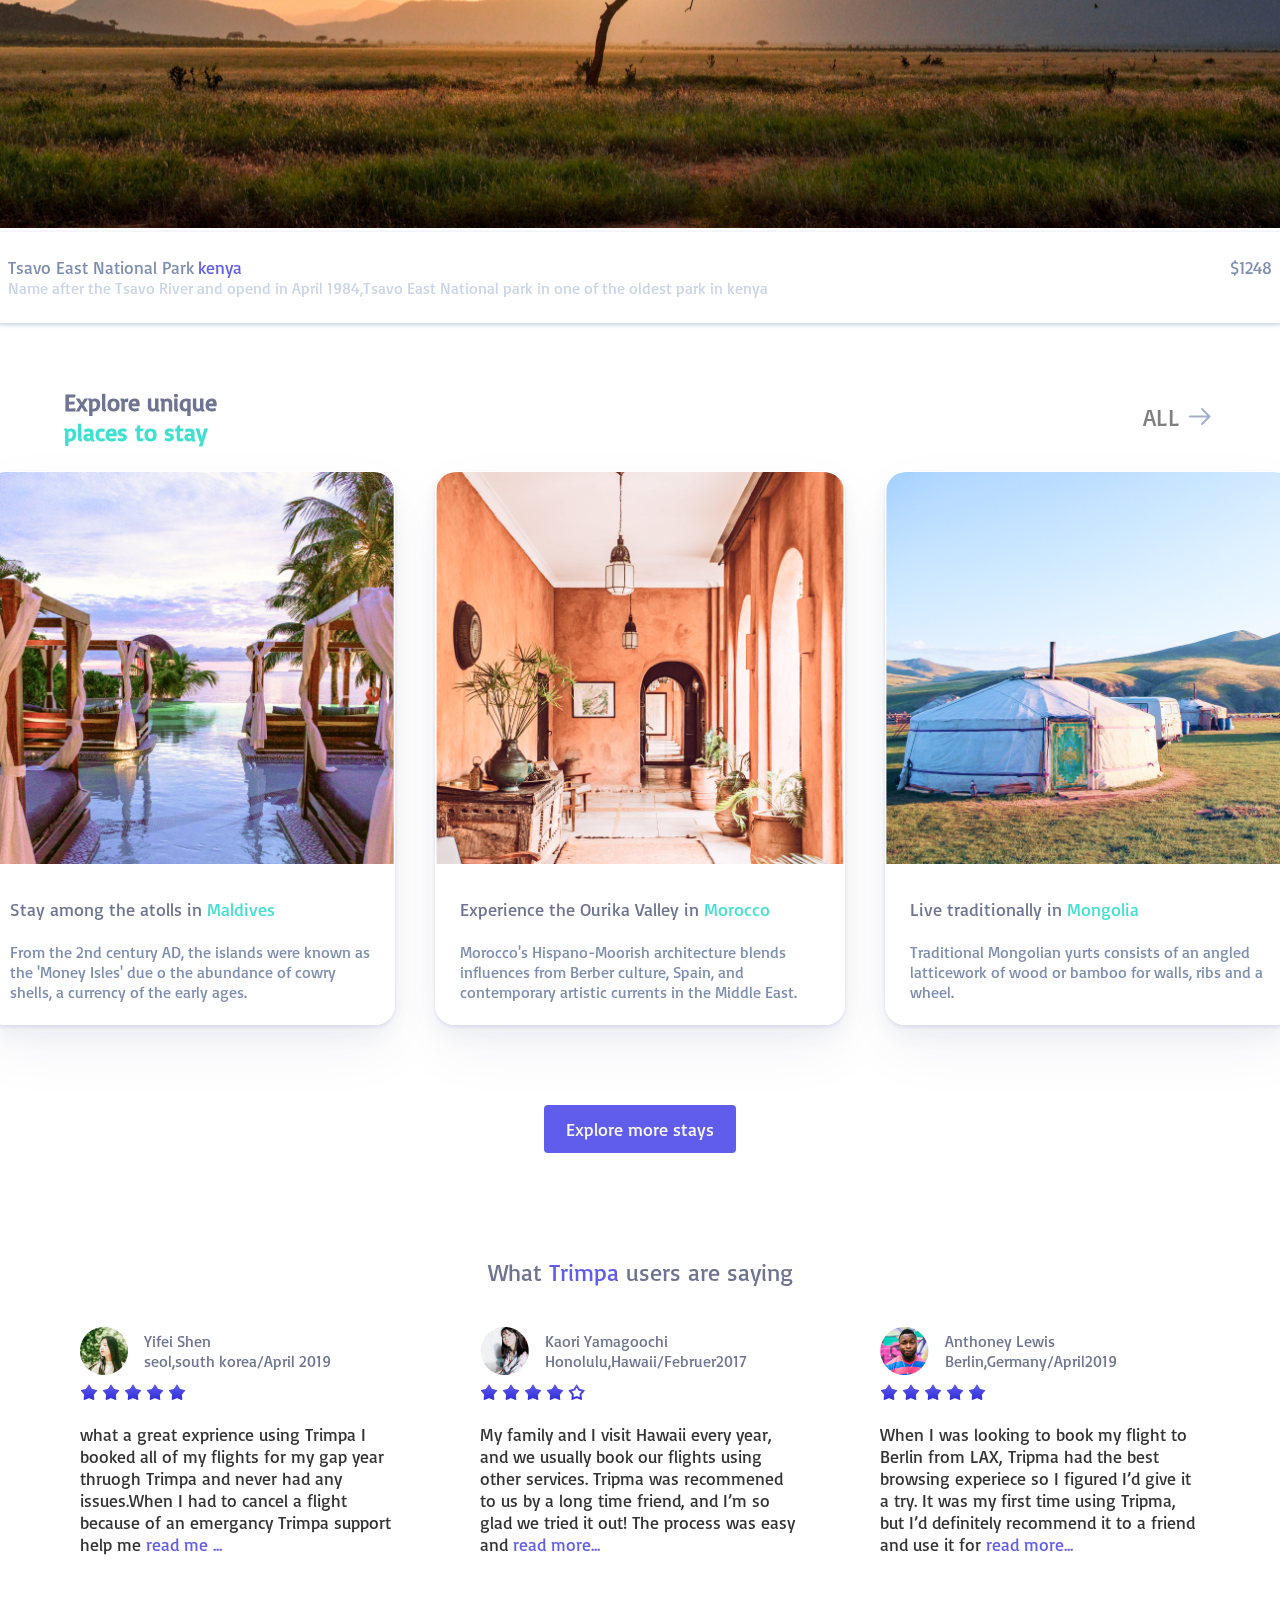
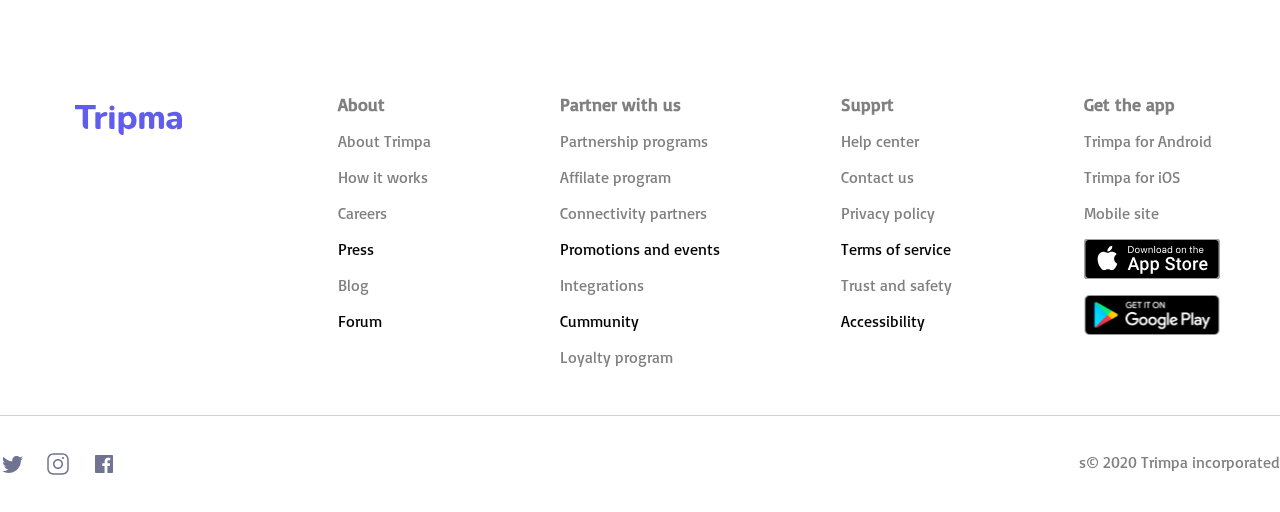
==== commit 5628397e: "matching html and style based on figma after merge" ====
--- a/index.html
+++ b/index.html
@@ -124,6 +124,44 @@
         </div>
       </div>
     </section>
+    <section class="explore-places-to-stay">
+      <div class="explore-place">
+        <p>Explore unique <span>places to stay</span></p>
+        <div role="button" class="all">
+          <a href="/all/">ALL</a>
+          <img class="arrows" src="./assets/arrowRight.svg">
+        </div>
+      </div>
+      <div class="places-to-stay">
+        <div class="stay-in">
+          <img src="./img/maldives.png" alt="maldives">
+          <div class="stay-in-country">
+            <p>Stay among the atolls in <span class="country">Maldives</span></p>
+            <span>From the 2nd century AD, the islands were known as the 'Money Isles' due o the abundance of cowry
+              shells, a currency of the early ages.</span>
+          </div>
+        </div>
+        <div class="stay-in">
+          <img src="./img/morocco.png" alt="morocco">
+          <div class="stay-in-country">
+            <p>Experience the Ourika Valley in <span class="country">Morocco</span></p>
+            <span>Morocco's Hispano-Moorish architecture blends influences from Berber culture, Spain, and contemporary
+              artistic currents in the Middle East.</span>
+          </div>
+        </div>
+        <div class="stay-in">
+          <img src="./img/mongolia.png" alt="mongolia">
+          <div class="stay-in-country">
+            <p>Live traditionally in <span class="country">Mongolia</span></p>
+            <span>Traditional Mongolian yurts consists of an angled latticework of wood or bamboo for walls, ribs and a
+              wheel.</span>
+          </div>
+        </div>
+      </div>
+      <div role="link" class="explore">
+        <a href="/explore/">Explore more stays</a>
+      </div>
+    </section>  
     <section class="users-saying">
       <div class="trimpa-users">
         <span>What</span>
@@ -181,7 +219,6 @@
               The process was easy and<span> read more...</span>
             </p>
           </div>
-
         </div>
         <div class="all-user">
           <div class="user-img">
@@ -207,55 +244,10 @@
               to a friend and use it for<span> read more...</span>
             </p>
           </div>
-
-        </div>
-
-      </div>
-
+        </div>
+      </div>
     </section>
   </section>
-  <section class="explore-places-to-stay">
-    <div class="explore-place">
-      <p>Explore unique <span>places to stay</span></p>
-      <div role="button" class="all">
-        <a href="/all/">ALL</a>
-        <img class="arrows" src="./assets/arrowRight.svg">
-      </div>
-    </div>
-    <div class="places-to-stay">
-      <div class="stay-in">
-        <img src="./img/maldives.png" alt="maldives">
-        <div class="stay-in-country">
-          <p>Stay among the atolls in <span class="country">Maldives</span></p>
-          <span>From the 2nd century AD, the islands were known as the 'Money Isles' due o the abundance of cowry
-            shells, a currency of the early ages.</span>
-        </div>
-      </div>
-      <div class="stay-in">
-        <img src="./img/morocco.png" alt="morocco">
-        <div class="stay-in-country">
-          <p>Experience the Ourika Valley in <span class="country">Morocco</span></p>
-          <span>Morocco's Hispano-Moorish architecture blends influences from Berber culture, Spain, and contemporary
-            artistic currents in the Middle East.</span>
-        </div>
-      </div>
-      <div class="stay-in">
-        <img src="./img/mongolia.png" alt="mongolia">
-        <div class="stay-in-country">
-          <p>Live traditionally in <span class="country">Mongolia</span></p>
-          <span>Traditional Mongolian yurts consists of an angled latticework of wood or bamboo for walls, ribs and a
-            wheel.</span>
-        </div>
-      </div>
-    </div>
-    <div role="link" class="explore">
-      <a href="/explore/">Explore more stays</a>
-    </div>
-  </section>
-
-
-
-
   <footer>
     <div class="footer-first">
       <img src="./assets/trimpa wordmark.svg" class="trimpa" alt="Trimpa">
--- a/cssfiles/main.css
+++ b/cssfiles/main.css
@@ -386,6 +386,7 @@
     align-items: center;
     align-content: center;
     justify-content: center;
+    margin-top: 6.5rem;
 }
 
 .trimpa-users {
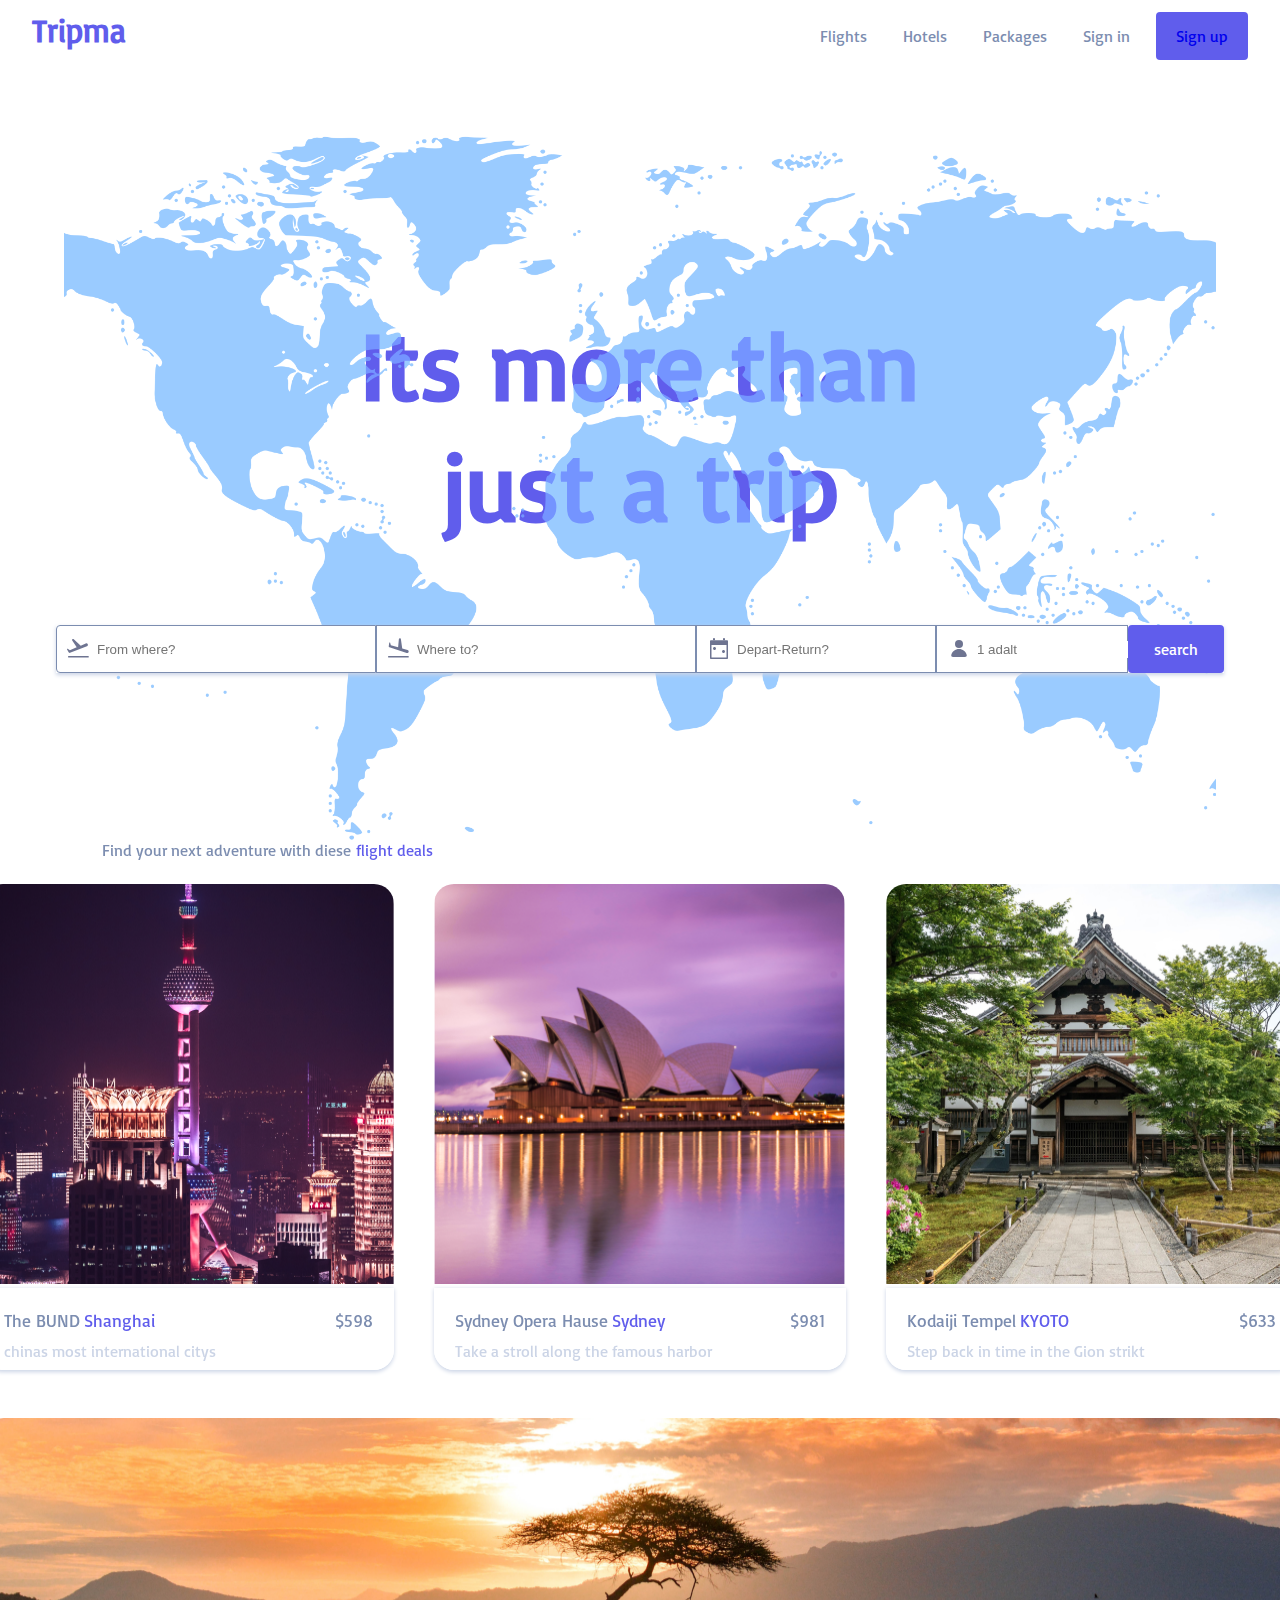
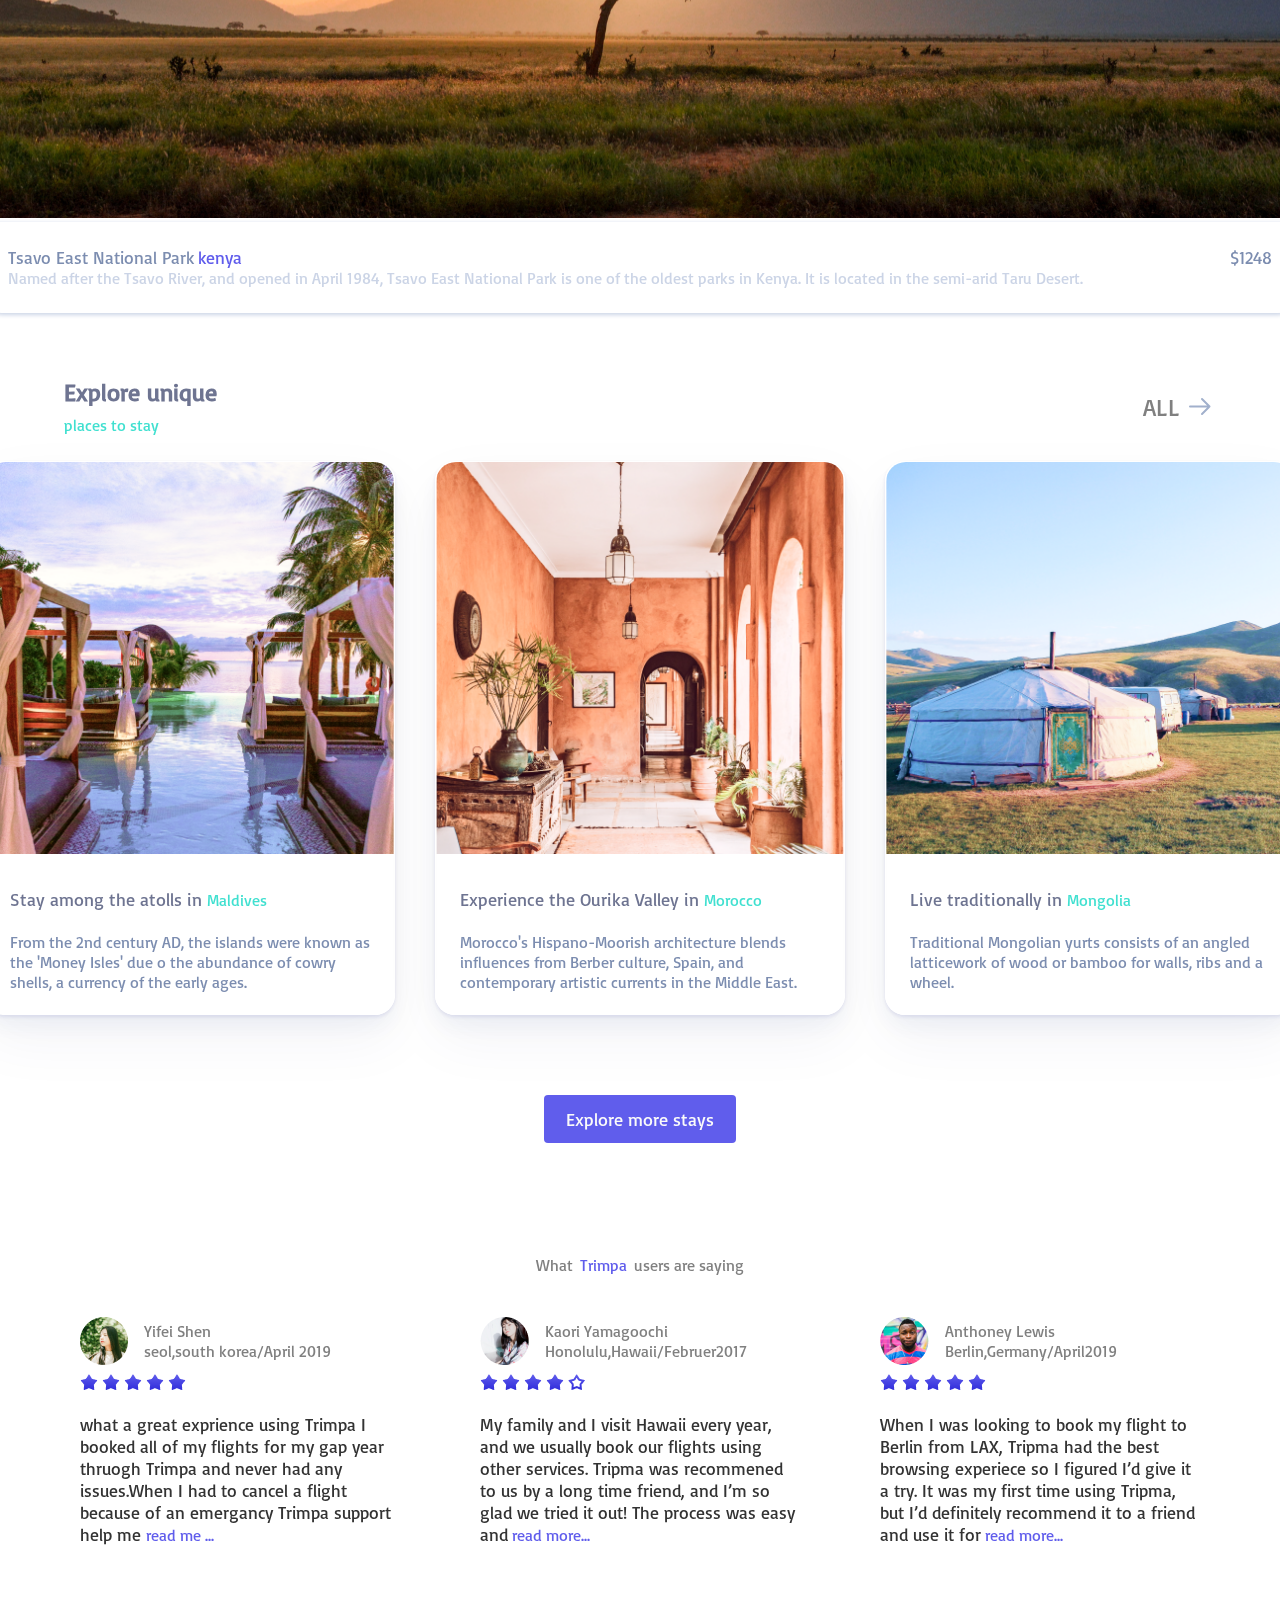
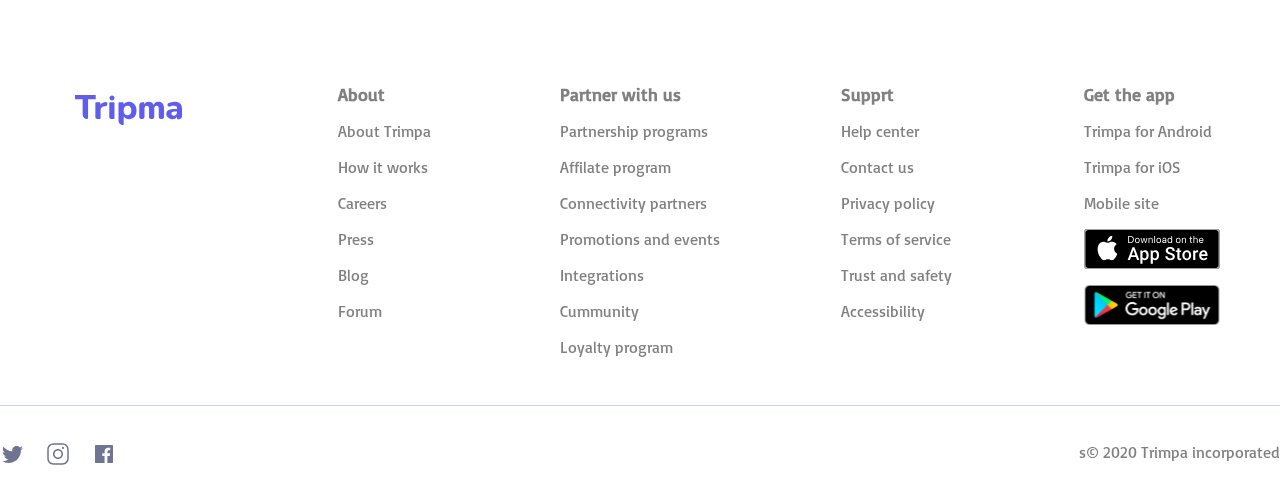
==== commit 0576a281: "add change html and css of flight-row-scroll" ====
--- a/index.html
+++ b/index.html
@@ -115,10 +115,9 @@
               </div>
             </div>
             <div class="river-city">
-              <span>Name after the Tsavo River and opend in April 1984,Tsavo East National park in one of the oldest
-                park
-                in
-                kenya </span>
+              <span>Named after the Tsavo River, and opened in April 1984, Tsavo East National Park is one of the oldest
+                parks in Kenya. It is located in the semi-arid Taru Desert.
+              </span>
             </div>
           </div>
         </div>
@@ -161,7 +160,7 @@
       <div role="link" class="explore">
         <a href="/explore/">Explore more stays</a>
       </div>
-    </section>  
+    </section>
     <section class="users-saying">
       <div class="trimpa-users">
         <span>What</span>
--- a/cssfiles/main.css
+++ b/cssfiles/main.css
@@ -541,7 +541,7 @@
     color: Grey;
 }
 
-.footer-columns > span {
+.footer-columns , span {
     font-size: 1rem;
     font-weight: 400;
     color: Grey;
